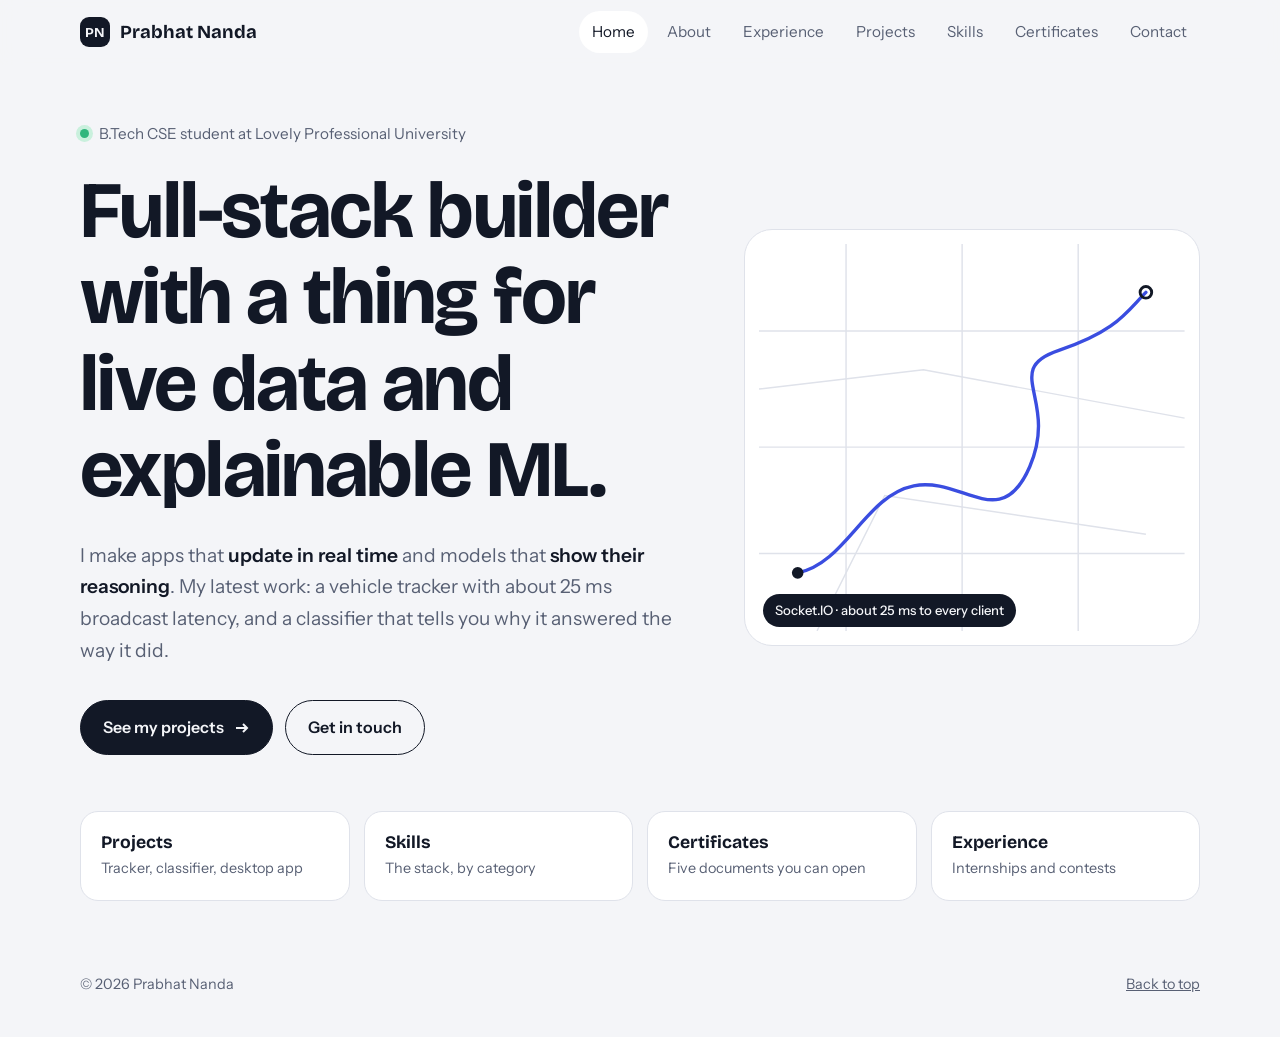
==== index.html.html @ dcffacdd "Add files via upload" ====
<!DOCTYPE html>
<html lang="en">
<head>
<meta charset="utf-8">
<meta name="viewport" content="width=device-width, initial-scale=1, viewport-fit=cover">
<title>Prabhat Nanda | Full-stack developer</title>
<meta name="description" content="Prabhat Nanda is a B.Tech CSE student building real-time full-stack apps and explainable ML tools. Projects, skills and contact.">
<meta property="og:title" content="Prabhat Nanda | Full-stack developer">
<meta property="og:description" content="Real-time web apps, explainable ML and Java desktop software.">
<link rel="preconnect" href="https://fonts.googleapis.com">
<link rel="preconnect" href="https://fonts.gstatic.com" crossorigin>
<link href="https://fonts.googleapis.com/css2?family=Bricolage+Grotesque:opsz,wght@12..96,500;12..96,700&family=Instrument+Sans:wght@400;500;600&display=swap" rel="stylesheet">
<style>
:root{--bg:#f4f5f8;--panel:#fff;--ink:#121826;--mute:#586074;--line:#dfe2ea;--acc:#3a4de0;--acc2:#c9f0dd;--dark:#151b2e;--darkink:#eef0f7;
--d:"Bricolage Grotesque","Trebuchet MS",sans-serif;--b:"Instrument Sans","Segoe UI",system-ui,sans-serif;box-sizing:border-box;padding-top:env(safe-area-inset-top,0px);padding-bottom:env(safe-area-inset-bottom,0px)}
@media(prefers-color-scheme:dark){:root:not([data-theme="light"]){--bg:#10141f;--panel:#171d2d;--ink:#eef0f7;--mute:#9ba3b8;--line:#272f45;--acc:#8d9bff;--acc2:#1f4a3a;--dark:#0b0f1a}}
:root[data-theme="dark"]{--bg:#10141f;--panel:#171d2d;--ink:#eef0f7;--mute:#9ba3b8;--line:#272f45;--acc:#8d9bff;--acc2:#1f4a3a;--dark:#0b0f1a}
html{height:100%;scroll-behavior:smooth;scroll-padding-top:calc(72px + env(safe-area-inset-top,0px))}
*,*:before,*:after{box-sizing:border-box}
body{margin:0;min-height:100%;background:var(--bg);color:var(--ink);font:400 17px/1.65 var(--b);-webkit-font-smoothing:antialiased}
a{color:inherit}
:focus-visible{outline:3px solid var(--acc);outline-offset:3px;border-radius:6px}
.wrap{width:min(1120px,100% - 40px);margin:0 auto}
h1,h2,h3{font-family:var(--d);line-height:1.08;margin:0;letter-spacing:-.02em}
h2{font-size:clamp(1.9rem,4.5vw,3rem);max-width:18ch}
p{margin:0}
section{padding:96px 0}
.skip{position:absolute;left:-999px}.skip:focus{left:12px;top:12px;background:var(--ink);color:var(--bg);padding:8px 14px;z-index:99;border-radius:8px}
/* nav */
header{position:sticky;top:0;z-index:20;padding-top:env(safe-area-inset-top,0px);background:color-mix(in srgb,var(--bg) 88%,transparent);backdrop-filter:blur(10px);border-bottom:1px solid transparent;transition:border-color .3s}
header.on{border-color:var(--line)}
nav{display:flex;align-items:center;justify-content:space-between;height:64px}
.logo{font:700 1.15rem var(--d);text-decoration:none;display:flex;gap:10px;align-items:center}
.logo i{width:30px;height:30px;border-radius:9px;background:var(--ink);color:var(--bg);display:grid;place-items:center;font:700 .85rem var(--d);font-style:normal;transition:transform .4s}
.logo:hover i{transform:rotate(-8deg) scale(1.06)}
nav ul{display:flex;gap:6px;list-style:none;margin:0;padding:0}
nav ul a{display:block;padding:8px 13px;border-radius:99px;text-decoration:none;font-size:.95rem;color:var(--mute);transition:background .2s,color .2s}
nav ul a:hover,nav ul a.cur{background:var(--panel);color:var(--ink)}
.tg{display:none;background:none;border:1px solid var(--line);color:var(--ink);border-radius:10px;padding:8px 12px;font:inherit;cursor:pointer}
.bar{position:absolute;left:0;bottom:-1px;height:2px;background:var(--acc);width:0}
/* buttons */
.btn{display:inline-flex;gap:10px;align-items:center;padding:13px 22px;border-radius:99px;font-weight:600;text-decoration:none;border:1.5px solid var(--ink);background:var(--ink);color:var(--bg);cursor:pointer;font-family:inherit;font-size:1rem;transition:transform .25s,background .25s,color .25s}
.btn:hover{transform:translateY(-2px)}
.btn.g{background:transparent;color:var(--ink)}.btn.g:hover{background:var(--panel)}
.btn svg{transition:transform .25s}.btn:hover svg{transform:translateX(4px)}
/* hero */
.hero{padding:56px 0 72px}
.hg{display:grid;grid-template-columns:1.15fr .85fr;gap:48px;align-items:center}
.hero h1{font-size:clamp(2.5rem,7vw,5rem);max-width:13ch}
.hero .lead{font-size:1.2rem;color:var(--mute);max-width:46ch;margin:26px 0 34px}
.hero .lead b{color:var(--ink);font-weight:600}
.cta{display:flex;gap:12px;flex-wrap:wrap}
.who{display:flex;gap:10px;align-items:center;margin-bottom:22px;color:var(--mute);font-size:.95rem}
.who span{width:9px;height:9px;border-radius:50%;background:#2fb67c;box-shadow:0 0 0 4px var(--acc2)}
.map{background:var(--panel);border:1px solid var(--line);border-radius:28px;padding:14px;position:relative;overflow:hidden}
.map svg{display:block;width:100%;height:auto}
.map .r{fill:none;stroke:var(--acc);stroke-width:3.5;stroke-linecap:round;stroke-linejoin:round;stroke-dasharray:1;stroke-dashoffset:1;animation:dr 3.2s .4s cubic-bezier(.6,.1,.2,1) forwards}
@keyframes dr{to{stroke-dashoffset:0}}
.map .st{fill:none;stroke:var(--line);stroke-width:1.5}
.tag{position:absolute;left:18px;bottom:18px;background:var(--ink);color:var(--bg);font-size:.82rem;padding:6px 12px;border-radius:99px;font-weight:500}
/* about */
.ab{display:grid;grid-template-columns:.8fr 1.2fr;gap:56px}
.ab p{color:var(--mute);margin-bottom:18px;max-width:60ch}.ab p b{color:var(--ink);font-weight:600}
.facts{display:grid;grid-template-columns:repeat(3,1fr);gap:12px;margin-top:30px}
.facts div{border-top:2px solid var(--ink);padding-top:10px;font-size:.92rem;color:var(--mute)}
.facts strong{display:block;font:700 1.7rem var(--d);color:var(--ink)}
/* projects */
.pj{display:grid;grid-template-columns:1fr 1fr;gap:40px;padding:40px 0;border-top:1px solid var(--line);align-items:center}
.pj:last-child{border-bottom:1px solid var(--line)}
.pj:nth-child(even) .vis{order:2}
.vis{background:var(--panel);border:1px solid var(--line);border-radius:22px;aspect-ratio:4/3;display:grid;place-items:center;padding:26px;overflow:hidden;transition:transform .5s cubic-bezier(.2,.7,.2,1)}
.pj:hover .vis{transform:rotate(-1deg) scale(1.015)}
.pj h3{font-size:clamp(1.5rem,3vw,2.1rem);margin-bottom:6px}
.when{color:var(--mute);font-size:.92rem;margin-bottom:14px}
.pj p.d{color:var(--mute);max-width:52ch}
.pts{list-style:none;padding:0;margin:18px 0;display:grid;gap:10px}
.pts li{padding-left:22px;position:relative;font-size:.98rem}
.pts li:before{content:"";position:absolute;left:0;top:.62em;width:10px;height:2px;background:var(--acc)}
.chips{display:flex;flex-wrap:wrap;gap:8px;margin-top:16px}
.chips span{font-size:.85rem;padding:4px 12px;border-radius:99px;background:var(--panel);border:1px solid var(--line)}
.lk{display:inline-block;margin-top:18px;font-weight:600;text-decoration:none;border-bottom:2px solid var(--acc);transition:padding .2s}
.lk:hover{padding-right:6px}
/* mini visuals */
.bars{display:flex;align-items:flex-end;gap:14px;height:150px;width:80%}
.bars i{flex:1;background:var(--acc);border-radius:8px 8px 3px 3px;height:var(--h);transform-origin:bottom;transform:scaleY(.15);transition:transform 1s cubic-bezier(.2,.7,.2,1) calc(var(--i)*90ms)}
.bars i:nth-child(1){opacity:1}.bars i:nth-child(2){opacity:.45}.bars i:nth-child(3){opacity:.3}.bars i:nth-child(4){opacity:.2}.bars i:nth-child(5){opacity:.12}
.in .bars i{transform:scaleY(1)}
.cap{font-size:.82rem;color:var(--mute);margin-top:14px;text-align:center}
.rows{width:86%;display:grid;gap:12px}
.rows div{display:flex;justify-content:space-between;align-items:center;padding:12px 16px;border:1px solid var(--line);border-radius:12px;font-size:.92rem;background:var(--bg)}
.rows div:first-child{border-color:var(--acc)}
.rows em{font-style:normal;color:var(--mute);font-size:.82rem}
.rows .ok{width:10px;height:10px;border-radius:50%;background:#2fb67c}
.mp svg{width:100%}
.mp .r2{fill:none;stroke:var(--acc);stroke-width:4;stroke-linecap:round;stroke-dasharray:1;stroke-dashoffset:1;transition:stroke-dashoffset 2s ease}
.in .r2{stroke-dashoffset:0}
/* skills */
.sk{display:grid;grid-template-columns:repeat(auto-fit,minmax(240px,1fr));gap:16px;margin-top:40px}
.sk div{background:var(--panel);border:1px solid var(--line);border-radius:20px;padding:26px;transition:transform .3s,border-color .3s}
.sk div:hover{transform:translateY(-4px);border-color:var(--acc)}
.sk h3{font-size:1.2rem;margin-bottom:4px}.sk p{color:var(--mute);font-size:.92rem;margin-bottom:16px}
.sk ul{list-style:none;padding:0;margin:0;display:flex;flex-wrap:wrap;gap:8px}
.sk li{padding:4px 12px;background:var(--bg);border-radius:99px;font-size:.9rem;font-weight:500}
/* journey */
.two{display:grid;grid-template-columns:1fr 1fr;gap:56px;margin-top:40px}
.tl{border-left:2px solid var(--line);padding-left:26px;display:grid;gap:30px}
.tl article{position:relative}
.tl article:before{content:"";position:absolute;left:-33px;top:.55em;width:12px;height:12px;border-radius:50%;background:var(--bg);border:3px solid var(--acc)}
.tl h3{font-size:1.2rem}.tl .m{color:var(--mute);font-size:.92rem;margin:2px 0 8px}.tl p{font-size:.98rem;color:var(--mute)}
.list{list-style:none;padding:0;margin:0}
.list li{display:flex;justify-content:space-between;gap:16px;padding:15px 0;border-bottom:1px solid var(--line)}
.list span{color:var(--mute);font-size:.9rem;white-space:nowrap}
.sub{font:700 1.3rem var(--d);margin:0 0 6px}
/* contact */
.ct{background:var(--dark);color:var(--darkink);border-radius:32px;padding:clamp(34px,6vw,72px);margin-bottom:56px}
.ct h2{max-width:14ch}.ct p{color:#aab2c8;margin:20px 0 30px;max-width:46ch}
.ct .btn{background:var(--darkink);color:var(--dark);border-color:var(--darkink)}
.ct .btn.g{background:transparent;color:var(--darkink);border-color:#4a5372}.ct .btn.g:hover{background:#232b45}
footer{padding:0 0 40px;color:var(--mute);font-size:.9rem}
footer .wrap{display:flex;justify-content:space-between;flex-wrap:wrap;gap:10px}
/* reveal: only the hero text and project visuals animate in */
.rv{opacity:0;transform:translateY(18px);transition:opacity .8s,transform .8s cubic-bezier(.2,.7,.2,1)}
.rv.in{opacity:1;transform:none}
.hero .rv:nth-child(2){transition-delay:.12s}.hero .rv:nth-child(3){transition-delay:.24s}
@media(max-width:860px){
section{padding:68px 0}
.hg,.ab,.two,.pj{grid-template-columns:1fr;gap:30px}
.pj:nth-child(even) .vis{order:0}
.tg{display:block}
nav ul{display:none;position:absolute;top:64px;left:0;right:0;flex-direction:column;background:var(--bg);padding:10px 20px 18px;border-bottom:1px solid var(--line)}
nav ul.open{display:flex}
}
@media(prefers-reduced-motion:reduce){*{animation:none!important;transition:none!important;scroll-behavior:auto!important}.rv{opacity:1;transform:none}.map .r{stroke-dashoffset:0}.bars i{transform:none}.mp .r2{stroke-dashoffset:0}}

main>section[hidden]{display:none}
.pg{animation:pg .55s cubic-bezier(.2,.7,.2,1)}
@keyframes pg{from{opacity:0;transform:translateY(16px)}to{opacity:1;transform:none}}
.intro{color:var(--mute);margin-top:14px;max-width:56ch}
.qk{display:grid;grid-template-columns:repeat(4,1fr);gap:14px;margin-top:56px}
.qk a{background:var(--panel);border:1px solid var(--line);border-radius:18px;padding:20px;text-decoration:none;display:grid;gap:4px;transition:transform .3s,border-color .3s}
.qk a:hover{transform:translateY(-4px);border-color:var(--acc)}
.qk b{font:700 1.1rem var(--d)}.qk span{color:var(--mute);font-size:.9rem}
.edu{margin-top:34px;padding:20px 22px;background:var(--panel);border:1px solid var(--line);border-radius:18px;color:var(--mute);max-width:60ch}.edu b{color:var(--ink)}
.soft{color:var(--mute);margin-top:30px}
.skc{margin-top:38px}.skc h3{font-size:1.15rem;margin-bottom:14px}
.tiles{display:grid;grid-template-columns:repeat(auto-fill,minmax(150px,1fr));gap:12px}
.tile{display:flex;align-items:center;gap:12px;background:var(--panel);border:1px solid var(--line);border-radius:16px;padding:12px 14px;font-weight:500;transition:transform .3s cubic-bezier(.2,.7,.2,1),border-color .3s,box-shadow .3s}
.tile:hover{transform:translateY(-4px);border-color:var(--c);box-shadow:0 10px 24px -14px var(--c)}
.ic{width:40px;height:40px;border-radius:11px;display:grid;place-items:center;flex:none;background:color-mix(in srgb,var(--c) 15%,var(--panel));color:var(--c);font:700 .92rem var(--d);transition:transform .4s}
.tile:hover .ic{transform:rotate(-8deg) scale(1.1)}
.ic svg{width:24px;height:24px}
.chips span[style]:before{content:"";display:inline-block;width:8px;height:8px;border-radius:50%;background:var(--c);margin-right:7px}
.flt{display:flex;gap:8px;flex-wrap:wrap;margin:26px 0}
.flt button{font:inherit;font-size:.92rem;padding:7px 16px;border-radius:99px;border:1px solid var(--line);background:var(--panel);color:var(--ink);cursor:pointer;transition:background .2s,color .2s}
.flt button.on,.flt button:hover{background:var(--ink);color:var(--bg)}
.cg{columns:3;column-gap:20px}
.cd{break-inside:avoid;margin:0 0 20px;display:block;width:100%;text-align:left;font:inherit;color:inherit;background:var(--panel);border:1px solid var(--line);border-radius:18px;padding:10px 10px 16px;cursor:pointer;transition:transform .35s cubic-bezier(.2,.7,.2,1),box-shadow .35s,border-color .35s}
.cd:hover{transform:translateY(-6px);box-shadow:0 18px 34px -20px rgba(20,30,60,.5);border-color:var(--acc)}
.cd .im{position:relative;border-radius:10px;overflow:hidden;background:#fff}
.cd img{display:block;width:100%;height:auto}
.cd .im:after{content:"View larger";position:absolute;inset:auto 0 0 0;padding:26px 14px 10px;background:linear-gradient(transparent,rgba(12,16,32,.78));color:#fff;font-size:.88rem;font-weight:600;opacity:0;transform:translateY(8px);transition:.3s}
.cd:hover .im:after,.cd:focus-visible .im:after{opacity:1;transform:none}
.cd h3{font-size:1.05rem;margin:14px 6px 4px;line-height:1.25}.cd p{margin:0 6px;color:var(--mute);font-size:.9rem}
.cd .dt{color:var(--acc);font-weight:600;margin-top:4px}
dialog{border:0;border-radius:22px;padding:0;width:min(1000px,94vw);max-height:92vh;background:var(--panel);color:var(--ink);overflow:auto}
dialog::backdrop{background:rgba(10,14,28,.7);backdrop-filter:blur(4px)}
dialog[open]{animation:pg .35s}
dialog img{display:block;width:100%;height:auto;background:#fff}
.lbm{padding:20px 26px 24px}.lbm h3{font-size:1.3rem}.lbm p{color:var(--mute);margin-top:4px;font-size:.95rem}
.lbx{position:absolute;top:12px;right:12px;width:40px;height:40px;border-radius:50%;border:0;background:var(--ink);color:var(--bg);font-size:1.3rem;cursor:pointer}
@media(max-width:980px){.tg{display:block}nav ul{display:none;position:absolute;top:64px;left:0;right:0;flex-direction:column;background:var(--bg);padding:10px 20px 18px;border-bottom:1px solid var(--line)}nav ul.open{display:flex}.qk{grid-template-columns:1fr 1fr}.cg{columns:2}}
@media(max-width:560px){.cg{columns:1}.qk{grid-template-columns:1fr}}
@media(prefers-reduced-motion:reduce){.pg{animation:none!important}}
</style>
</head>
<body>
<a class="skip" href="#main">Skip to content</a>
<header id="top">
<div class="wrap"><nav aria-label="Primary">
<a class="logo" href="#/"><i>PN</i>Prabhat Nanda</a>
<button class="tg" aria-expanded="false" aria-controls="menu">Menu</button>
<ul id="menu"><li><a href="#/" data-r="">Home</a></li><li><a href="#/about" data-r="about">About</a></li><li><a href="#/experience" data-r="experience">Experience</a></li><li><a href="#/projects" data-r="projects">Projects</a></li><li><a href="#/skills" data-r="skills">Skills</a></li><li><a href="#/certificates" data-r="certificates">Certificates</a></li><li><a href="#/contact" data-r="contact">Contact</a></li></ul>
</nav></div><div class="bar" id="bar"></div>
</header>

<main id="main">
<section class="hero" id="hero"><div class="wrap hg">
<div>
<p class="who rv"><span></span>B.Tech CSE student at Lovely Professional University</p>
<h1 class="rv">Full-stack builder with a thing for live data and explainable ML.</h1>
<p class="lead rv">I make apps that <b>update in real time</b> and models that <b>show their reasoning</b>. My latest work: a vehicle tracker with about 25 ms broadcast latency, and a classifier that tells you why it answered the way it did.</p>
<div class="cta rv"><a class="btn" href="#/projects">See my projects <svg width="16" height="16" viewBox="0 0 16 16" fill="none" stroke="currentColor" stroke-width="2"><path d="M2 8h11M9 4l4 4-4 4"/></svg></a><a class="btn g" href="#/contact">Get in touch</a></div>
</div>
<div class="map rv" role="img" aria-label="Animated route being traced on a map, like a vehicle tracker">
<svg viewBox="0 0 440 400" aria-hidden="true">
<path class="st" d="M0 90H440M0 210H440M0 320H440M90 0V400M210 0V400M330 0V400"/>
<path class="st" d="M0 150L170 130 440 180M60 400L130 260 400 300" />
<path id="rt" class="r" pathLength="1" d="M40 340C90 330 110 260 160 250S250 300 280 230 250 130 310 110 380 70 400 50"/>
<circle r="9" fill="var(--acc)" id="dot" opacity="0"><animate attributeName="opacity" from="0" to="1" begin="3.6s" dur=".3s" fill="freeze"/><animateMotion dur="7s" begin="3.6s" repeatCount="indefinite"><mpath href="#rt"/></animateMotion></circle>
<circle cx="40" cy="340" r="6" fill="var(--ink)"/><circle cx="400" cy="50" r="6" fill="none" stroke="var(--ink)" stroke-width="3"/>
</svg>
<span class="tag">Socket.IO · about 25 ms to every client</span>
</div>
</div><div class="wrap qk"><a href="#/projects"><b>Projects</b><span>Tracker, classifier, desktop app</span></a><a href="#/skills"><b>Skills</b><span>The stack, by category</span></a><a href="#/certificates"><b>Certificates</b><span>Five documents you can open</span></a><a href="#/experience"><b>Experience</b><span>Internships and contests</span></a></div></section>

<section id="work"><div class="wrap">
<h2>Three things I've built this year</h2>
<div style="margin-top:40px">

<article class="pj">
<div class="vis mp rv" aria-hidden="true"><svg viewBox="0 0 300 220"><path d="M0 70H300M0 150H300M100 0V220M200 0V220" stroke="var(--line)" fill="none"/><path class="r2" pathLength="1" d="M30 180C70 170 80 120 120 115S190 150 210 100 190 50 270 35"/><circle cx="30" cy="180" r="6" fill="var(--ink)"/><circle cx="270" cy="35" r="7" fill="var(--acc)"/></svg></div>
<div>
<h3>Real-time Vehicle Tracking System</h3><p class="when">Live · July 2026</p>
<p class="d">A browser-based tracker that follows a vehicle on a map without anyone refreshing the page, and lets you replay where it has been.</p>
<ul class="pts"><li>Uses the browser's GPS and Socket.IO to push positions to every connected client in roughly 25 ms.</li><li>Stores location history in PostgreSQL through Prisma, then plays routes back on Leaflet.js.</li><li>Protects API routes with JWT authentication; the frontend is responsive for phones and desktops.</li></ul>
<div class="chips"><span>Node.js</span><span>Socket.IO</span><span>PostgreSQL</span><span>Prisma</span><span>Leaflet.js</span><span>JWT</span></div>
<a class="lk" href="https://github.com/Prabhat-web1">Code on GitHub</a>
</div></article>

<article class="pj">
<div class="vis rv" aria-hidden="true"><div><div class="bars"><i style="--h:100%;--i:0"></i><i style="--h:64%;--i:1"></i><i style="--h:44%;--i:2"></i><i style="--h:30%;--i:3"></i><i style="--h:18%;--i:4"></i></div><p class="cap">Class probabilities across five categories</p></div></div>
<div>
<h3>AI Paranormal Investigation Bot</h3><p class="when">Live · July 2026</p>
<p class="d">A text classifier for paranormal narratives that is built to be questioned: every prediction comes with its evidence.</p>
<ul class="pts"><li>Sorts narratives into five categories with TF-IDF and SGDClassifier, at about 65% overall accuracy.</li><li>Returns class probabilities, a confidence score and the keywords that drove the call.</li><li>Llama 3.1 (via Groq) only rewrites the output in plain language. The classification stays deterministic, so the explanation can't invent facts.</li></ul>
<div class="chips"><span>Python</span><span>Scikit-learn</span><span>TF-IDF</span><span>Llama 3.1</span><span>Groq API</span></div>
<a class="lk" href="https://github.com/Prabhat-web1">Code on GitHub</a>
</div></article>

<article class="pj">
<div class="vis rv" aria-hidden="true"><div class="rows"><div><b>Sign in</b><span class="ok"></span></div><div>Java <em>validated</em></div><div>Data Structures <em>saved</em></div><div>Collections <em>restored</em></div></div></div>
<div>
<h3>Skill Progress Tracker</h3><p class="when">May 2026 · Java summer training project</p>
<p class="d">A desktop app for logging what you're learning, written to stay reliable when input or files go wrong.</p>
<ul class="pts"><li>Login gateway and reusable validation so only valid skill records get in.</li><li>Saves with BufferedReader and BufferedWriter, restores on next launch and copes with corrupted records.</li><li>Exception handling and utility functions that turn bad input into clear messages, not crashes.</li></ul>
<div class="chips"><span>Java Swing</span><span>AWT</span><span>Data Structures</span><span>File I/O</span></div>
<a class="lk" href="https://github.com/Prabhat-web1">Code on GitHub</a>
</div></article>
</div></div></section>

<section id="about"><div class="wrap ab">
<h2>Learning by shipping</h2>
<div>
<p>I'm in my third year of B.Tech Computer Science at Lovely Professional University. I learn fastest when something has to <b>actually run</b>, which is why most of my work is deployed rather than left as notebooks.</p>
<p>Two threads run through it. One is <b>real-time web</b>: sockets, maps, databases and secured APIs. The other is <b>ML you can trust</b>: models that show probabilities and evidence, with language models used only to explain, never to guess.</p>
<p>Core Java and data structures are the base under both. I'm looking for internships and entry-level roles where I can keep building and learn from a team.</p>
<div class="facts"><div><strong>3</strong>projects shipped in 2026</div><div><strong>4</strong>languages: C++, Python, C, Java</div><div><strong>Top 10</strong>Hack AI Season 2 finalist</div></div><div class="edu"><b>Education</b><p style="margin:6px 0 0">B.Tech, Computer Science and Engineering at Lovely Professional University, Phagwara. August 2024 to present.</p></div>
</div></div></section>

<section id="stack"><div class="wrap"><h2>What I work with</h2><p class="intro">Everything here comes from projects I have built or training I have finished.</p><div id="skg"></div><p class="soft">Beyond code: problem-solving, leadership, adaptability and teamwork.</p></div></section>

<section id="experience"><div class="wrap"><h2>Internships, training and contests</h2>
<div class="two"><div><p class="sub">Experience</p><div class="tl" style="margin-top:22px">
<article><h3>Java Summer Internship</h3><p class="m">Lovely Professional University · Jun to Jul 2026</p><p>Mastering Data Structures in Java: classes, encapsulation, exception handling, ArrayList, HashMap, Stack, searching and Comparator-based sorting. It ended with a full Swing desktop app (the Skill Progress Tracker) and a Certificate of Merit with Grade A.</p></article>
<article><h3>CSR Project Intern, CyberSmart Awareness</h3><p class="m">WNS Cares Foundation · Jul to Aug 2025</p><p>A CSR internship with the WNS Cares Foundation team. The certificate lists presentation and tutoring skills, community outreach, networking and relationship management.</p></article>
</div></div>
<div><p class="sub">Contests and achievements</p><ul class="list"><li>Top 10 finalist, Hack AI Season 2 (Student Career Committee)<span></span></li><li>18-hour Code-A-Fest X 2.0 coding competition<span></span></li><li>Break the Bug debugging competition by Infineon<span></span></li></ul>
<p class="sub" style="margin-top:34px">Education</p><ul class="list"><li>B.Tech, Computer Science and Engineering, Lovely Professional University<span>2024 to now</span></li></ul></div></div></div></section>

<section id="certs"><div class="wrap"><h2>Certificates</h2><p class="intro">Tap any certificate to read it in full.</p>
<div class="flt" role="group" aria-label="Filter certificates"><button class="on" data-f="all">All</button><button data-f="course">Courses</button><button data-f="intern">Internship</button><button data-f="contest">Contests</button></div>
<div id="cg" class="cg"></div>
<p class="soft" style="margin-top:36px"><b>Also on my CV:</b> Claude Code 101 badge (Aug 2026), Infosys Springboard (Aug 2025), Top 10 at Hack AI Season 2, and Code-A-Fest X 2.0. Their files are not on the site yet.</p></div></section>

<section id="contact" style="padding-top:20px"><div class="wrap"><div class="ct">
<h2>Have an internship or project in mind?</h2>
<p>I reply to email fastest. If you'd like to see code first, my GitHub has all of the work above.</p>
<div class="cta"><a class="btn" id="mail" href="mailto:prabhatknanda.1234@gmail.com">prabhatknanda.1234@gmail.com</a><button class="btn g" id="copy" type="button">Copy email</button><a class="btn g" href="https://github.com/Prabhat-web1">GitHub</a><a class="btn g" href="http://www.linkedin.com/in/prabhat-nanda-xy">LinkedIn</a></div>
<p style="margin:22px 0 0;font-size:.95rem">Phone: <a href="tel:+919279151804">+91 92791 51804</a></p>
</div></div></section>
</main>
<footer><div class="wrap"><span>© 2026 Prabhat Nanda</span><a href="#top">Back to top</a></div></footer>

<dialog id="lb" aria-label="Certificate preview"><button class="lbx" aria-label="Close preview">×</button><img alt=""><div class="lbm"><h3></h3><p class="o"></p><p class="n"></p></div></dialog>
<script>
(function(){
var IM={"oracle": "[data-uri]", "infosys": "[data-uri]", "java": "[data-uri]", "wns": "[data-uri]", "bug": "[data-uri]"};
IM.oracle2="[data-uri]";
var ICO={"C++": "<svg viewBox=\"0 0 24 24\" fill=\"currentColor\"><path d=\"M22.394 6c-.167-.29-.398-.543-.652-.69L12.926.22c-.509-.294-1.34-.294-1.848 0L2.26 5.31c-.508.293-.923 1.013-.923 1.6v10.18c0 .294.104.62.271.91s.398.543.652.69l8.816 5.09c.508.293 1.34.293 1.848 0l8.816-5.09c.254-.147.485-.4.652-.69s.27-.616.27-.91V6.91c.003-.294-.1-.62-.268-.91M12 19.11c-3.92 0-7.109-3.19-7.109-7.11s3.19-7.11 7.11-7.11a7.13 7.13 0 0 1 6.156 3.553l-3.076 1.78a3.57 3.57 0 0 0-3.08-1.78A3.56 3.56 0 0 0 8.444 12 3.56 3.56 0 0 0 12 15.555a3.57 3.57 0 0 0 3.08-1.778l3.078 1.78A7.14 7.14 0 0 1 12 19.11m7.11-6.715h-.79v.79h-.79v-.79h-.79v-.79h.79v-.79h.79v.79h.79zm2.962 0h-.79v.79h-.79v-.79h-.79v-.79h.79v-.79h.79v.79h.79z\"/></svg>", "Python": "<svg viewBox=\"0 0 24 24\" fill=\"currentColor\"><path d=\"m14.25.18.9.2.73.26.59.3.45.32.34.34.25.34.16.33.1.3.04.26.02.2-.01.13V8.5l-.05.63-.13.55-.21.46-.26.38-.3.31-.33.25-.35.19-.35.14-.33.1-.3.07-.26.04-.21.02H8.77l-.69.05-.59.14-.5.22-.41.27-.33.32-.27.35-.2.36-.15.37-.1.35-.07.32-.04.27-.02.21v3.06H3.17l-.21-.03-.28-.07-.32-.12-.35-.18-.36-.26-.36-.36-.35-.46-.32-.59-.28-.73-.21-.88-.14-1.05-.05-1.23.06-1.22.16-1.04.24-.87.32-.71.36-.57.4-.44.42-.33.42-.24.4-.16.36-.1.32-.05.24-.01h.16l.06.01h8.16v-.83H6.18l-.01-2.75-.02-.37.05-.34.11-.31.17-.28.25-.26.31-.23.38-.2.44-.18.51-.15.58-.12.64-.1.71-.06.77-.04.84-.02 1.27.05zm-6.3 1.98-.23.33-.08.41.08.41.23.34.33.22.41.09.41-.09.33-.22.23-.34.08-.41-.08-.41-.23-.33-.33-.22-.41-.09-.41.09zm13.09 3.95.28.06.32.12.35.18.36.27.36.35.35.47.32.59.28.73.21.88.14 1.04.05 1.23-.06 1.23-.16 1.04-.24.86-.32.71-.36.57-.4.45-.42.33-.42.24-.4.16-.36.09-.32.05-.24.02-.16-.01h-8.22v.82h5.84l.01 2.76.02.36-.05.34-.11.31-.17.29-.25.25-.31.24-.38.2-.44.17-.51.15-.58.13-.64.09-.71.07-.77.04-.84.01-1.27-.04-1.07-.14-.9-.2-.73-.25-.59-.3-.45-.33-.34-.34-.25-.34-.16-.33-.1-.3-.04-.25-.02-.2.01-.13v-5.34l.05-.64.13-.54.21-.46.26-.38.3-.32.33-.24.35-.2.35-.14.33-.1.3-.06.26-.04.21-.02.13-.01h5.84l.69-.05.59-.14.5-.21.41-.28.33-.32.27-.35.2-.36.15-.36.1-.35.07-.32.04-.28.02-.21V6.07h2.09l.14.01zm-6.47 14.25-.23.33-.08.41.08.41.23.33.33.23.41.08.41-.08.33-.23.23-.33.08-.41-.08-.41-.23-.33-.33-.23-.41-.08-.41.08z\"/></svg>", "C": "<svg viewBox=\"0 0 24 24\" fill=\"currentColor\"><path d=\"M16.592 9.196s-.354-3.298-3.627-3.39c-3.274-.09-4.955 2.474-4.955 6.14s1.858 6.597 5.045 6.597c3.184 0 3.538-3.665 3.538-3.665l6.104.365s.36 3.31-2.196 5.836c-2.552 2.524-5.69 2.937-7.876 2.92-2.19-.016-5.226.035-8.16-2.97-2.938-3.01-3.436-5.93-3.436-8.8s.556-6.67 4.047-9.55C7.444.72 9.849 0 12.254 0c10.042 0 10.717 9.26 10.717 9.26z\"/></svg>", "HTML5": "<svg viewBox=\"0 0 24 24\" fill=\"currentColor\"><path d=\"M1.5 0h21l-1.91 21.563L11.977 24l-8.564-2.438zm7.031 9.75-.232-2.718 10.059.003.23-2.622L5.412 4.41l.698 8.01h9.126l-.326 3.426-2.91.804-2.955-.81-.188-2.11H6.248l.33 4.171L12 19.351l5.379-1.443.744-8.157z\"/></svg>", "React.js": "<svg viewBox=\"0 0 24 24\" fill=\"currentColor\"><path d=\"M14.23 12.004a2.236 2.236 0 0 1-2.235 2.236 2.236 2.236 0 0 1-2.236-2.236 2.236 2.236 0 0 1 2.235-2.236 2.236 2.236 0 0 1 2.236 2.236m2.648-10.69c-1.346 0-3.107.96-4.888 2.622-1.78-1.653-3.542-2.602-4.887-2.602-.41 0-.783.093-1.106.278-1.375.793-1.683 3.264-.973 6.365C1.98 8.917 0 10.42 0 12.004c0 1.59 1.99 3.097 5.043 4.03-.704 3.113-.39 5.588.988 6.38.32.187.69.275 1.102.275 1.345 0 3.107-.96 4.888-2.624 1.78 1.654 3.542 2.603 4.887 2.603.41 0 .783-.09 1.106-.275 1.374-.792 1.683-3.263.973-6.365C22.02 15.096 24 13.59 24 12.004c0-1.59-1.99-3.097-5.043-4.032.704-3.11.39-5.587-.988-6.38a2.17 2.17 0 0 0-1.092-.278zm-.005 1.09v.006c.225 0 .406.044.558.127.666.382.955 1.835.73 3.704-.054.46-.142.945-.25 1.44a23.5 23.5 0 0 0-3.107-.534A24 24 0 0 0 12.769 4.7c1.592-1.48 3.087-2.292 4.105-2.295zm-9.77.02c1.012 0 2.514.808 4.11 2.28-.686.72-1.37 1.537-2.02 2.442a23 23 0 0 0-3.113.538 15 15 0 0 1-.254-1.42c-.23-1.868.054-3.32.714-3.707.19-.09.4-.127.563-.132zm4.882 3.05q.684.704 1.36 1.564c-.44-.02-.89-.034-1.345-.034q-.691-.001-1.36.034c.44-.572.895-1.096 1.345-1.565zM12 8.1c.74 0 1.477.034 2.202.093q.61.874 1.183 1.86.557.961 1.018 1.946c-.308.655-.646 1.31-1.013 1.95-.38.66-.773 1.288-1.18 1.87a25.6 25.6 0 0 1-4.412.005 27 27 0 0 1-1.183-1.86q-.557-.961-1.018-1.946a25 25 0 0 1 1.013-1.954c.38-.66.773-1.286 1.18-1.868A25 25 0 0 1 12 8.098zm-3.635.254c-.24.377-.48.763-.704 1.16q-.336.585-.635 1.174c-.265-.656-.49-1.31-.676-1.947.64-.15 1.315-.283 2.015-.386zm7.26 0q1.044.153 2.006.387c-.18.632-.405 1.282-.66 1.933a25.952 25.952 0 0 0-1.345-2.32zm3.063.675q.727.226 1.375.498c1.732.74 2.852 1.708 2.852 2.476-.005.768-1.125 1.74-2.857 2.475-.42.18-.88.342-1.355.493a24 24 0 0 0-1.1-2.98c.45-1.017.81-2.01 1.085-2.964zm-13.395.004c.278.96.645 1.957 1.1 2.98a23 23 0 0 0-1.086 2.964c-.484-.15-.944-.318-1.37-.5-1.732-.737-2.852-1.706-2.852-2.474s1.12-1.742 2.852-2.476c.42-.18.88-.342 1.356-.494m11.678 4.28c.265.657.49 1.312.676 1.948-.64.157-1.316.29-2.016.39a26 26 0 0 0 1.341-2.338zm-9.945.02c.2.392.41.783.64 1.175q.345.586.705 1.143a22 22 0 0 1-2.006-.386c.18-.63.406-1.282.66-1.933zM17.92 16.32c.112.493.2.968.254 1.423.23 1.868-.054 3.32-.714 3.708-.147.09-.338.128-.563.128-1.012 0-2.514-.807-4.11-2.28.686-.72 1.37-1.536 2.02-2.44 1.107-.118 2.154-.3 3.113-.54zm-11.83.01c.96.234 2.006.415 3.107.532.66.905 1.345 1.727 2.035 2.446-1.595 1.483-3.092 2.295-4.11 2.295a1.2 1.2 0 0 1-.553-.132c-.666-.38-.955-1.834-.73-3.703.054-.46.142-.944.25-1.438zm4.56.64q.661.032 1.345.034.691.001 1.36-.034c-.44.572-.895 1.095-1.345 1.565q-.684-.706-1.36-1.565\"/></svg>", "Next.js": "<svg viewBox=\"0 0 24 24\" fill=\"currentColor\"><path d=\"M18.665 21.978A11.94 11.94 0 0 1 12 24C5.377 24 0 18.623 0 12S5.377 0 12 0s12 5.377 12 12c0 3.583-1.574 6.801-4.067 9.001L9.219 7.2H7.2v9.596h1.615V9.251zm-3.332-8.533 1.6 2.061V7.2h-1.6z\"/></svg>", "Tailwind CSS": "<svg viewBox=\"0 0 24 24\" fill=\"currentColor\"><path d=\"M12.001 4.8q-4.8 0-6 4.8 1.8-2.4 4.2-1.8c.913.228 1.565.89 2.288 1.624C13.666 10.618 15.027 12 18.001 12q4.8 0 6-4.8-1.8 2.4-4.2 1.8c-.913-.228-1.565-.89-2.288-1.624C16.337 6.182 14.976 4.8 12.001 4.8m-6 7.2q-4.8 0-6 4.8 1.8-2.4 4.2-1.8c.913.228 1.565.89 2.288 1.624 1.177 1.194 2.538 2.576 5.512 2.576q4.8 0 6-4.8-1.8 2.4-4.2 1.8c-.913-.228-1.565-.89-2.288-1.624C10.337 13.382 8.976 12 6.001 12\"/></svg>", "Leaflet.js": "<svg viewBox=\"0 0 24 24\" fill=\"currentColor\"><path d=\"M17.69 0c-.355.574-8.432 4.74-10.856 8.649-2.424 3.91-3.116 6.988-2.237 9.882s2.559 2.763 3.516 3.717c.958.954 2.257 2.113 4.332 1.645 2.717-.613 5.335-2.426 6.638-7.508s.448-9.533-.103-11.99A35 35 0 0 0 17.69 0m-.138.858-9.22 21.585-.574-.577Z\"/></svg>", "Node.js": "<svg viewBox=\"0 0 24 24\" fill=\"currentColor\"><path d=\"M11.998 24c-.321 0-.641-.084-.922-.247L8.14 22.016c-.438-.245-.224-.332-.08-.383.585-.203.703-.25 1.328-.604.065-.037.151-.023.218.017l2.256 1.339a.29.29 0 0 0 .272 0l8.795-5.076a.28.28 0 0 0 .134-.238V6.921a.28.28 0 0 0-.137-.242l-8.791-5.072a.28.28 0 0 0-.271 0L3.075 6.68a.28.28 0 0 0-.139.241v10.15a.27.27 0 0 0 .139.235l2.409 1.392c1.307.654 2.108-.116 2.108-.89V7.787c0-.142.114-.253.256-.253h1.115c.139 0 .255.112.255.253v10.021c0 1.745-.95 2.745-2.604 2.745-.508 0-.909 0-2.026-.551L2.28 18.675a1.86 1.86 0 0 1-.922-1.604V6.921c0-.659.353-1.275.922-1.603L11.075.236a1.93 1.93 0 0 1 1.848 0l8.794 5.082c.57.329.924.944.924 1.603v10.15a1.86 1.86 0 0 1-.924 1.604l-8.794 5.078c-.28.163-.599.247-.925.247m7.101-10.007c0-1.9-1.284-2.406-3.987-2.763-2.731-.361-3.009-.548-3.009-1.187 0-.528.235-1.233 2.258-1.233 1.807 0 2.473.389 2.747 1.607a.254.254 0 0 0 .247.199h1.141a.26.26 0 0 0 .186-.081.26.26 0 0 0 .067-.196c-.177-2.098-1.571-3.076-4.388-3.076-2.508 0-4.004 1.058-4.004 2.833 0 1.925 1.488 2.457 3.895 2.695 2.88.282 3.103.703 3.103 1.269 0 .983-.789 1.402-2.642 1.402-2.327 0-2.839-.584-3.011-1.742a.255.255 0 0 0-.253-.215h-1.137a.25.25 0 0 0-.254.253c0 1.482.806 3.248 4.655 3.248 2.788.001 4.386-1.096 4.386-3.013\"/></svg>", "Express.js": "<svg viewBox=\"0 0 24 24\" fill=\"currentColor\"><path d=\"M24 18.588a1.53 1.53 0 0 1-1.895-.72l-3.45-4.771-.5-.667-4.003 5.444a1.466 1.466 0 0 1-1.802.708l5.158-6.92-4.798-6.251a1.595 1.595 0 0 1 1.9.666l3.576 4.83 3.596-4.81a1.435 1.435 0 0 1 1.788-.668L21.708 7.9l-2.522 3.283a.666.666 0 0 0 0 .994l4.804 6.412zM.002 11.576l.42-2.075c1.154-4.103 5.858-5.81 9.094-3.27 1.895 1.489 2.368 3.597 2.275 5.973H1.116C.943 16.447 4.005 19.009 7.92 17.7a4.08 4.08 0 0 0 2.582-2.876c.207-.666.548-.78 1.174-.588a5.42 5.42 0 0 1-2.589 3.957 6.27 6.27 0 0 1-7.306-.933 6.58 6.58 0 0 1-1.64-3.858c0-.235-.08-.455-.134-.666A88 88 0 0 1 0 11.577zm1.127-.286h9.654c-.06-3.076-2.001-5.258-4.59-5.278-2.882-.04-4.944 2.094-5.071 5.264z\"/></svg>", "Socket.IO": "<svg viewBox=\"0 0 24 24\" fill=\"currentColor\"><path d=\"M11.936.014a12.2 12.2 0 0 0-2.975.378C4.281 1.555.568 5.794.091 10.602c-.59 4.548 1.709 9.285 5.644 11.634 3.861 2.418 9.093 2.32 12.874-.223 3.397-2.206 5.512-6.228 5.386-10.285-.058-4.016-2.31-7.916-5.76-9.98C16.355.589 14.144.006 11.937.015m-.063 1.696c4.945-.007 9.789 3.813 10.282 8.924.945 5.66-3.753 11.413-9.488 11.58-5.454.544-10.724-4.08-10.88-9.557-.406-4.434 2.517-8.834 6.698-10.3a9.1 9.1 0 0 1 3.388-.646zm5.091 3.225c-2.687 2.084-5.26 4.307-7.889 6.456 1.203.017 2.412.016 3.621.01 1.41-2.165 2.86-4.3 4.268-6.467m-5.665 7.653c-1.41 2.166-2.86 4.309-4.27 6.474 2.693-2.08 5.255-4.32 7.902-6.456a255 255 0 0 0-3.632-.018\"/></svg>", "JWT": "<svg viewBox=\"0 0 24 24\" fill=\"currentColor\"><path d=\"M10.2 0v6.456L12 8.928l1.8-2.472V0zm3.6 6.456v3.072l2.904-.96L20.52 3.36l-2.928-2.136zm2.904 2.112-1.8 2.496 2.928.936 6.144-1.992-1.128-3.432zM17.832 12l-2.928.936 1.8 2.496 6.144 1.992 1.128-3.432zm-1.128 3.432-2.904-.96v3.072l3.792 5.232 2.928-2.136zM13.8 17.544 12 15.072l-1.8 2.472V24h3.6zm-3.6 0v-3.072l-2.904.96L3.48 20.64l2.928 2.136zm-2.904-2.112 1.8-2.496L6.168 12 .024 13.992l1.128 3.432zM6.168 12l2.928-.936-1.8-2.496-6.144-1.992-1.128 3.432zm1.128-3.432 2.904.96V6.456L6.408 1.224 3.48 3.36Z\"/></svg>", "PostgreSQL": "<svg viewBox=\"0 0 24 24\" fill=\"currentColor\"><path d=\"M23.56 14.723a.5.5 0 0 0-.057-.12q-.21-.395-1.007-.231c-1.654.34-2.294.13-2.526-.02 1.342-2.048 2.445-4.522 3.041-6.83.272-1.05.798-3.523.122-4.73a1.6 1.6 0 0 0-.15-.236C21.693.91 19.8.025 17.51.001c-1.495-.016-2.77.346-3.116.479a10 10 0 0 0-.516-.082 8 8 0 0 0-1.312-.127c-1.182-.019-2.203.264-3.05.84C8.66.79 4.729-.534 2.296 1.19.935 2.153.309 3.873.43 6.304c.041.818.507 3.334 1.243 5.744q.69 2.26 1.433 3.582.83 1.493 1.714 1.79c.448.148 1.133.143 1.858-.729a56 56 0 0 1 1.945-2.206c.435.235.906.362 1.39.377v.004a11 11 0 0 0-.247.305c-.339.43-.41.52-1.5.745-.31.064-1.134.233-1.146.811a.6.6 0 0 0 .091.327c.227.423.922.61 1.015.633 1.335.333 2.505.092 3.372-.679-.017 2.231.077 4.418.345 5.088.221.553.762 1.904 2.47 1.904q.375.001.829-.094c1.782-.382 2.556-1.17 2.855-2.906.15-.87.402-2.875.539-4.101.017-.07.036-.12.057-.136 0 0 .07-.048.427.03l.044.007.254.022.015.001c.847.039 1.911-.142 2.531-.43.644-.3 1.806-1.033 1.595-1.67M2.37 11.876c-.744-2.435-1.178-4.885-1.212-5.571-.109-2.172.417-3.683 1.562-4.493 1.837-1.299 4.84-.54 6.108-.13l-.01.01C6.795 3.734 6.843 7.226 6.85 7.44c0 .082.006.199.016.36.034.586.1 1.68-.074 2.918-.16 1.15.194 2.276.973 3.089q.12.126.252.237c-.347.371-1.1 1.193-1.903 2.158-.568.682-.96.551-1.088.508-.392-.13-.813-.587-1.239-1.322-.48-.839-.963-2.032-1.415-3.512m6.007 5.088a1.6 1.6 0 0 1-.432-.178c.089-.039.237-.09.483-.14 1.284-.265 1.482-.451 1.915-1 .099-.127.211-.27.367-.443a.4.4 0 0 0 .074-.13c.17-.151.272-.11.436-.042.156.065.308.26.37.475.03.102.062.295-.045.445-.904 1.266-2.222 1.25-3.168 1.013m2.094-3.988-.052.14c-.133.357-.257.689-.334 1.004-.667-.002-1.317-.288-1.81-.803-.628-.655-.913-1.566-.783-2.5.183-1.308.116-2.447.08-3.059l-.013-.22c.296-.262 1.666-.996 2.643-.772.446.102.718.406.83.928.585 2.704.078 3.83-.33 4.736a9 9 0 0 0-.23.546m7.364 4.572q-.024.266-.062.596l-.146.438a.4.4 0 0 0-.018.108c-.006.475-.054.649-.115.87-.064.229-.135.488-.18 1.057-.11 1.414-.878 2.227-2.417 2.556-1.515.325-1.784-.496-2.02-1.221a7 7 0 0 0-.078-.227c-.215-.586-.19-1.412-.157-2.555.016-.561-.025-1.901-.33-2.646q.006-.44.019-.892a.4.4 0 0 0-.016-.113 2 2 0 0 0-.044-.208c-.122-.428-.42-.786-.78-.935-.142-.059-.403-.167-.717-.087.067-.276.183-.587.309-.925l.053-.142c.06-.16.134-.325.213-.5.426-.948 1.01-2.246.376-5.178-.237-1.098-1.03-1.634-2.232-1.51-.72.075-1.38.366-1.709.532a6 6 0 0 0-.196.104c.092-1.106.439-3.174 1.736-4.482a4 4 0 0 1 .303-.276.35.35 0 0 0 .145-.064c.752-.57 1.695-.85 2.802-.833q.616.01 1.174.081c1.94.355 3.244 1.447 4.036 2.383.814.962 1.255 1.931 1.431 2.454-1.323-.134-2.223.127-2.68.78-.992 1.418.544 4.172 1.282 5.496.135.242.252.452.289.54.24.583.551.972.778 1.256.07.087.138.171.189.245-.4.116-1.12.383-1.055 1.717-.013.156-.043.447-.084.815-.046.208-.07.46-.1.766m.89-1.621c-.04-.832.27-.919.597-1.01l.135-.041a1 1 0 0 0 .134.103c.57.376 1.583.421 3.007.134-.202.177-.519.4-.953.601-.41.19-1.096.333-1.747.364-.72.034-1.086-.08-1.173-.151m.57-9.271c-.006.35-.054.669-.105 1.001-.055.358-.112.728-.127 1.177-.014.436.04.89.093 1.33.107.887.216 1.8-.207 2.701a4 4 0 0 1-.188-.385 8 8 0 0 0-.325-.617c-.616-1.104-2.057-3.69-1.32-4.744.38-.543 1.342-.566 2.179-.463m.228 7.013-.085-.107-.035-.044c.726-1.2.584-2.387.457-3.439-.052-.432-.1-.84-.088-1.222.013-.407.066-.755.118-1.092.064-.415.13-.844.111-1.35a.6.6 0 0 0 .012-.19c-.046-.486-.6-1.938-1.73-3.253a7.8 7.8 0 0 0-2.688-2.04A9.3 9.3 0 0 1 17.62.746c2.052.046 3.675.814 4.824 2.283a1 1 0 0 1 .067.1c.723 1.356-.276 6.275-2.987 10.54m-8.816-6.116c-.025.18-.31.423-.621.423a1 1 0 0 1-.081-.006.8.8 0 0 1-.506-.315c-.046-.06-.12-.178-.106-.285a.22.22 0 0 1 .093-.149c.118-.089.352-.122.61-.086.316.044.642.193.61.418m7.93-.411c.011.08-.049.2-.153.31a.72.72 0 0 1-.408.223 1 1 0 0 1-.075.005c-.293 0-.541-.234-.56-.371-.024-.177.264-.31.56-.352.298-.042.612.009.636.185\"/></svg>", "MySQL": "<svg viewBox=\"0 0 24 24\" fill=\"currentColor\"><path d=\"M16.405 5.501c-.115 0-.193.014-.274.033v.013h.014c.054.104.146.18.214.273.054.107.1.214.154.32l.014-.015c.094-.066.14-.172.14-.333-.04-.047-.046-.094-.08-.14-.04-.067-.126-.1-.18-.153zM5.77 18.695h-.927a51 51 0 0 0-.27-4.41h-.008l-1.41 4.41H2.45l-1.4-4.41h-.01a73 73 0 0 0-.195 4.41H0q.083-2.95.41-5.53h1.15l1.335 4.064h.008l1.347-4.064h1.095q.363 3.024.428 5.53zm4.017-4.08q-.567 3.069-1.492 4.46-.723 1.074-1.583 1.073-.228 0-.566-.138v-.494q.166.026.386.026.402 0 .647-.222.295-.27.295-.605 0-.233-.23-.944L6.23 14.615h.91l.727 2.36q.247.804.205 1.123.6-1.598.835-3.483zm12.325 4.08h-2.63v-5.53h.885v4.85h1.745zm-3.32.135-1.016-.5q.136-.113.255-.25.649-.76.648-2.253 0-2.745-2.155-2.746-1.056 0-1.65.697-.646.762-.646 2.245-.001 1.459.574 2.14.524.615 1.583.615.396 0 .725-.098l1.325.772.36-.622zM15.5 17.588q-.337-.541-.337-1.736 0-2.09 1.27-2.09.666 0 .977.5.336.543.336 1.723 0 2.107-1.27 2.108-.667 0-.978-.5zm-1.658-.425q0 .706-.516 1.156-.514.45-1.384.45c-.543 0-1.064-.172-1.573-.515l.237-.476q.656.329 1.19.328.498 0 .783-.22a.75.75 0 0 0 .3-.615c0-.33-.23-.61-.648-.845-.388-.213-1.163-.657-1.163-.657-.422-.307-.632-.636-.632-1.177q0-.674.47-1.085.471-.416 1.22-.415.769 0 1.4.41l-.213.476a2.7 2.7 0 0 0-1.064-.23q-.425 0-.654.206a.69.69 0 0 0-.248.524c0 .328.234.61.666.85.393.215 1.187.67 1.187.67.433.305.648.63.648 1.168zm9.382-5.852c-.535-.014-.95.04-1.297.188-.1.04-.26.04-.274.167.055.053.063.14.11.214.08.134.218.313.346.407q.208.167.427.31c.26.16.555.255.81.416.145.094.293.213.44.313.073.05.12.14.214.172v-.02c-.046-.06-.06-.147-.105-.214-.067-.067-.134-.127-.2-.193a3.2 3.2 0 0 0-.695-.675c-.214-.146-.682-.35-.77-.595l-.013-.014c.146-.013.32-.066.46-.106.227-.06.435-.047.67-.106q.16-.042.32-.094v-.06c-.12-.12-.21-.283-.334-.395a9 9 0 0 0-1.104-.823c-.21-.134-.476-.22-.697-.334-.08-.04-.214-.06-.26-.127-.12-.146-.19-.34-.275-.514a18 18 0 0 1-.547-1.163c-.12-.262-.193-.523-.34-.763-.69-1.137-1.437-1.826-2.586-2.5-.247-.14-.543-.2-.856-.274-.167-.008-.334-.02-.5-.027-.11-.047-.216-.174-.31-.235-.38-.24-1.364-.76-1.644-.072-.18.434.267.862.422 1.082.115.153.26.328.34.5.047.116.06.235.107.356.106.294.207.622.347.897.073.14.153.287.247.413.054.073.146.107.167.227-.094.136-.1.334-.154.5-.24.757-.146 1.693.194 2.25.107.166.362.534.703.393.3-.12.234-.5.32-.835.02-.08.007-.133.048-.187v.015c.094.188.188.367.274.555.206.328.566.668.867.895.16.12.287.328.487.402v-.02h-.015c-.043-.058-.1-.086-.154-.133a3.5 3.5 0 0 1-.35-.4 9 9 0 0 1-.747-1.218c-.11-.21-.202-.436-.29-.643-.04-.08-.04-.2-.107-.24-.1.146-.247.273-.32.453-.127.288-.14.642-.188 1.01-.027.007-.014 0-.027.014-.214-.052-.287-.274-.367-.46-.2-.475-.233-1.238-.06-1.785.047-.14.247-.582.167-.716-.042-.127-.174-.2-.247-.303a2.5 2.5 0 0 1-.24-.427c-.16-.374-.24-.788-.414-1.162-.08-.173-.22-.354-.334-.513-.127-.18-.267-.307-.368-.52-.033-.073-.08-.194-.027-.274.014-.054.042-.075.094-.09.088-.072.335.022.422.062.247.1.455.194.662.334.094.066.195.193.315.226h.14c.214.047.455.014.655.073.355.114.675.28.962.46a5.95 5.95 0 0 1 2.085 2.286c.08.154.115.295.188.455.14.33.313.663.455.982.14.315.275.636.476.897.1.14.502.213.682.286.133.06.34.115.46.188.23.14.454.3.67.454.11.076.443.243.463.378\"/></svg>", "MongoDB": "<svg viewBox=\"0 0 24 24\" fill=\"currentColor\"><path d=\"M17.193 9.555c-1.264-5.58-4.252-7.414-4.573-8.115-.28-.394-.53-.954-.735-1.44-.036.495-.055.685-.523 1.184-.723.566-4.438 3.682-4.74 10.02-.282 5.912 4.27 9.435 4.888 9.884l.07.05A74 74 0 0 1 11.91 24h.481a29 29 0 0 1 .51-3.07c.417-.296.604-.463.85-.693a11.34 11.34 0 0 0 3.639-8.464c.01-.814-.103-1.662-.197-2.218m-5.336 8.195s0-8.291.275-8.29c.213 0 .49 10.695.49 10.695-.381-.045-.765-1.76-.765-2.405\"/></svg>", "Prisma": "<svg viewBox=\"0 0 24 24\" fill=\"currentColor\"><path d=\"M21.807 18.285 13.553.757a1.32 1.32 0 0 0-1.129-.755 1.31 1.31 0 0 0-1.206.626l-8.952 14.5a1.36 1.36 0 0 0 .016 1.455l4.376 6.778a1.41 1.41 0 0 0 1.58.581l12.703-3.757c.389-.115.707-.39.873-.755s.164-.783-.007-1.145m-1.848.752L9.18 22.224a.452.452 0 0 1-.575-.52l3.85-18.438c.072-.345.549-.4.699-.08l7.129 15.138a.515.515 0 0 1-.325.713\"/></svg>", "Git": "<svg viewBox=\"0 0 24 24\" fill=\"currentColor\"><path d=\"M23.546 10.93 13.067.452a1.55 1.55 0 0 0-2.188 0L8.708 2.627l2.76 2.76a1.838 1.838 0 0 1 2.327 2.341l2.658 2.66a1.838 1.838 0 0 1 1.9 3.039 1.837 1.837 0 0 1-2.6 0 1.85 1.85 0 0 1-.404-1.996L12.86 8.955v6.525c.176.086.342.203.488.348a1.85 1.85 0 0 1 0 2.6 1.844 1.844 0 0 1-2.609 0 1.834 1.834 0 0 1 0-2.598c.182-.18.387-.316.605-.406V8.835a1.834 1.834 0 0 1-.996-2.41L7.636 3.7.45 10.881c-.6.605-.6 1.584 0 2.189l10.48 10.477a1.545 1.545 0 0 0 2.186 0l10.43-10.43a1.544 1.544 0 0 0 0-2.187\"/></svg>", "GitHub": "<svg viewBox=\"0 0 24 24\" fill=\"currentColor\"><path d=\"M12 .297c-6.63 0-12 5.373-12 12 0 5.303 3.438 9.8 8.205 11.385.6.113.82-.258.82-.577 0-.285-.01-1.04-.015-2.04-3.338.724-4.042-1.61-4.042-1.61C4.422 18.07 3.633 17.7 3.633 17.7c-1.087-.744.084-.729.084-.729 1.205.084 1.838 1.236 1.838 1.236 1.07 1.835 2.809 1.305 3.495.998.108-.776.417-1.305.76-1.605-2.665-.3-5.466-1.332-5.466-5.93 0-1.31.465-2.38 1.235-3.22-.135-.303-.54-1.523.105-3.176 0 0 1.005-.322 3.3 1.23.96-.267 1.98-.399 3-.405 1.02.006 2.04.138 3 .405 2.28-1.552 3.285-1.23 3.285-1.23.645 1.653.24 2.873.12 3.176.765.84 1.23 1.91 1.23 3.22 0 4.61-2.805 5.625-5.475 5.92.42.36.81 1.096.81 2.22 0 1.606-.015 2.896-.015 3.286 0 .315.21.69.825.57C20.565 22.092 24 17.592 24 12.297c0-6.627-5.373-12-12-12\"/></svg>", "Postman": "<svg viewBox=\"0 0 24 24\" fill=\"currentColor\"><path d=\"M13.527.099C6.955-.744.942 3.9.099 10.473c-.843 6.572 3.8 12.584 10.373 13.428 6.573.843 12.587-3.801 13.428-10.374C24.744 6.955 20.101.943 13.527.099m2.471 7.485a.86.86 0 0 0-.593.25l-4.453 4.453-.307-.307-.643-.643c4.389-4.376 5.18-4.418 5.996-3.753m-4.863 4.861 4.44-4.44a.62.62 0 1 1 .847.903l-4.699 4.125zm.33.694-1.1.238a.06.06 0 0 1-.067-.032.06.06 0 0 1 .01-.073l.645-.645zm-2.803-.459 1.172-1.172.879.878-1.979.426a.074.074 0 0 1-.085-.039.07.07 0 0 1 .013-.093m-3.646 6.058a.076.076 0 0 1-.069-.083.08.08 0 0 1 .022-.046h.002l.946-.946 1.222 1.222zm2.425-1.256a.23.23 0 0 0-.117.256l.203.865a.125.125 0 0 1-.211.117h-.003l-.934-.934-.294-.295 3.762-3.758 1.82-.393.874.874c-1.255 1.102-2.971 2.201-5.1 3.268m5.279-3.428h-.002l-.839-.839 4.699-4.125a1 1 0 0 0 .119-.127c-.148 1.345-2.029 3.245-3.977 5.091m3.657-6.46-.003-.002a1.822 1.822 0 0 1 2.459-2.684l-1.61 1.613a.12.12 0 0 0 0 .169l1.247 1.247a1.82 1.82 0 0 1-2.093-.343m2.578 0a1.7 1.7 0 0 1-.271.218h-.001l-1.207-1.207 1.533-1.533c.661.72.637 1.832-.054 2.522m-.1-1.544a.14.14 0 0 0-.053.157.42.42 0 0 1-.053.45.14.14 0 0 0 .023.197.14.14 0 0 0 .084.03.14.14 0 0 0 .106-.05.69.69 0 0 0 .087-.751.14.14 0 0 0-.194-.033\"/></svg>", "Scikit-learn": "<svg viewBox=\"0 0 24 24\" fill=\"currentColor\"><path d=\"M15.601 5.53c-1.91.035-3.981.91-5.63 2.56-2.93 2.93-2.083 8.53-1.088 9.525.805.804 6.595 1.843 9.526-1.088a10 10 0 0 0 .584-.643q.064-.437.489-1.106a1.9 1.9 0 0 1-.537.176q-.217.398-.676.855-.53.503-.76.656a.8.8 0 0 1-.437.152q-.524 0-.494-.924-.33.474-.612.7a.9.9 0 0 1-.578.224q-.292 0-.496-.273a1.03 1.03 0 0 1-.193-.507 4 4 0 0 1-.726.583q-.335.197-.74.197-.45 0-.727-.288a.98.98 0 0 1-.257-.524v.004q-.45.414-.79.611a1.3 1.3 0 0 1-.649.197.7.7 0 0 1-.571-.275q-.218-.275-.218-.739 0-.695.302-1.67.301-.976.733-1.797l.842-.312a.2.2 0 0 1 .06-.013q.095 0 .157.14.06.142.061.38 0 .677-.312 1.31-.31.633-.974 1.352-.027.345-.027.474 0 .289.106.458.107.17.282.169a.7.7 0 0 0 .382-.13q.198-.127.602-.523.04-.626.482-1.142.487-.57 1.08-.569.308 0 .494.16a.52.52 0 0 1 .186.417q0 .687-1.459 1.114.133.646.693.646a.8.8 0 0 0 .417-.117q.194-.115.575-.497.048-.378.259-.728.273-.45.701-.73.427-.278.756-.278.415 0 .58.381l.677-.374h.186l-.292.971q-.225.732-.226 1.004 0 .285.202.285.129 0 .285-.137.156-.138.437-.42v.001q.215-.233.392-.494-.285-.127-.285-.375 0-.255.174-.545.173-.29.479-.29.258 0 .258.265 0 .209-.149.596.55-.06.961-.842l.228-.01c1.059-2.438.828-5.075-.83-6.732-1.019-1.02-2.408-1.5-3.895-1.471m4.725 8.203a9 9 0 0 1-1.333 2.151 1 1 0 0 0-.012.147q0 .252.14.423.139.17.34.17.444-.001 1.254-.787-.002.06-.003.121 0 .219.036.666l.733-.172q0-.3.01-.474.016-.236.066-.517.03-.166.152-.315l.186-.216a5 5 0 0 1 .378-.397q.093-.083.162-.13a.26.26 0 0 1 .123-.046q.083 0 .083.106 0 .105-.156.497-.292.73-.292 1.084 0 .262.136.418a.45.45 0 0 0 .358.155q.548 0 1.313-.808v-.381q-.542.64-.784.64-.163 0-.163-.2 0-.15.195-.65.285-.73.285-1.048a.46.46 0 0 0-.112-.319.36.36 0 0 0-.282-.127q-.247 0-.567.233-.319.234-.863.84.08-.393.335-1.08l-.809.156a6.5 6.5 0 0 0-.399 1.074q-.06.234-.092.48a8 8 0 0 1-.49.45.38.38 0 0 1-.229.08.21.21 0 0 1-.174-.082.35.35 0 0 1-.064-.222q0-.15.056-.343t.249-.731l.308-.849zm-17.21-2.927c-.863-.016-1.67.263-2.261.854-1.352 1.352-1.07 3.827.631 5.527 1.7 1.701 4.95 1.21 5.527.632.467-.466 1.07-3.827-.631-5.527-.957-.957-2.158-1.465-3.267-1.486zm12.285.358h.166v.21H15.4zm.427 0h.166v.865l.46-.455h.195l-.364.362.428.684h-.198l-.357-.575-.164.166v.41h-.166zm1.016 0h.166v.21h-.166zm.481.122h.166v.288h.172v.135h-.172v.717q0 .056.02.075.018.02.074.02a.2.2 0 0 0 .078-.01v.141a1 1 0 0 1-.136.014.23.23 0 0 1-.15-.043.15.15 0 0 1-.052-.123v-.79h-.141v-.136h.141zm-3.562.258q.121 0 .207.038.085.036.13.11a.26.26 0 0 1 .045.173h-.176q-.009-.167-.208-.167a.3.3 0 0 0-.164.041.13.13 0 0 0-.06.117q0 .053.045.088.045.036.15.06l.16.039a.47.47 0 0 1 .224.105q.07.069.07.186a.3.3 0 0 1-.052.175.33.33 0 0 1-.152.116.6.6 0 0 1-.226.041q-.205 0-.309-.088-.103-.089-.109-.269h.176q.006.056.017.084a.2.2 0 0 0 .034.054q.066.065.204.065a.3.3 0 0 0 .177-.045.14.14 0 0 0 .067-.119.12.12 0 0 0-.038-.09.3.3 0 0 0-.124-.055l-.156-.038a1 1 0 0 1-.159-.05.4.4 0 0 1-.098-.061.2.2 0 0 1-.058-.083.3.3 0 0 1-.016-.108q0-.144.109-.232a.45.45 0 0 1 .29-.087m1.035 0a.5.5 0 0 1 .202.043.35.35 0 0 1 .187.212.6.6 0 0 1 .023.126h-.168a.26.26 0 0 0-.078-.168.24.24 0 0 0-.17-.06.25.25 0 0 0-.155.05.3.3 0 0 0-.1.144.7.7 0 0 0-.034.224.6.6 0 0 0 .035.214.3.3 0 0 0 .101.135.26.26 0 0 0 .157.048q.213 0 .256-.252h.167a.5.5 0 0 1-.065.22.35.35 0 0 1-.146.138.5.5 0 0 1-.216.048.45.45 0 0 1-.246-.066.44.44 0 0 1-.161-.192.7.7 0 0 1-.057-.293q0-.128.032-.233a.5.5 0 0 1 .095-.182.4.4 0 0 1 .15-.117.45.45 0 0 1 .191-.04zm.603.03h.166v1.046H15.4zm1.443 0h.166v1.046h-.166zm-5.05.618q-.121 0-.356.611-.232.61-.459 1.71.422-.468.683-1.05.262-.58.262-.999a.46.46 0 0 0-.036-.197q-.038-.075-.093-.075zm4.662 1.797q-.332 0-.629.563-.296.564-.296 1.038 0 .18.088.29a.27.27 0 0 0 .223.111q.332 0 .625-.565.294-.566.294-1.043a.46.46 0 0 0-.083-.29.27.27 0 0 0-.222-.104m-2.848.007q-.219 0-.417.333-.2.332-.2.866.849-.238.849-.881 0-.318-.232-.318\"/></svg>", "Llama 3.1": "<svg viewBox=\"0 0 24 24\" fill=\"currentColor\"><path d=\"M6.915 4.03c-1.968 0-3.683 1.28-4.871 3.113C.704 9.208 0 11.883 0 14.449c0 .706.07 1.369.21 1.973a7 7 0 0 0 .265.86 5.3 5.3 0 0 0 .371.761c.696 1.159 1.818 1.927 3.593 1.927 1.497 0 2.633-.671 3.965-2.444.76-1.012 1.144-1.626 2.663-4.32l.756-1.339.186-.325c.061.1.121.196.183.3l2.152 3.595c.724 1.21 1.665 2.556 2.47 3.314 1.046.987 1.992 1.22 3.06 1.22 1.075 0 1.876-.355 2.455-.843a3.7 3.7 0 0 0 .81-.973c.542-.939.861-2.127.861-3.745 0-2.72-.681-5.357-2.084-7.45-1.282-1.912-2.957-2.93-4.716-2.93-1.047 0-2.088.467-3.053 1.308-.652.57-1.257 1.29-1.82 2.05-.69-.875-1.335-1.547-1.958-2.056-1.182-.966-2.315-1.303-3.454-1.303zm10.16 2.053c1.147 0 2.188.758 2.992 1.999 1.132 1.748 1.647 4.195 1.647 6.4 0 1.548-.368 2.9-1.839 2.9-.58 0-1.027-.23-1.664-1.004-.496-.601-1.343-1.878-2.832-4.358l-.617-1.028a45 45 0 0 0-1.255-1.98c.07-.109.141-.224.211-.327 1.12-1.667 2.118-2.602 3.358-2.602zm-10.201.553c1.265 0 2.058.791 2.675 1.446.307.327.737.871 1.234 1.579l-1.02 1.566c-.757 1.163-1.882 3.017-2.837 4.338-1.191 1.649-1.81 1.817-2.486 1.817-.524 0-1.038-.237-1.383-.794-.263-.426-.464-1.13-.464-2.046 0-2.221.63-4.535 1.66-6.088.454-.687.964-1.226 1.533-1.533a2.26 2.26 0 0 1 1.088-.285\"/></svg>", "Java": "<svg viewBox=\"0 0 32 32\" fill=\"currentColor\"><path d=\"M12.557 23.22c0 0-0.982 0.571 0.699 0.765 2.037 0.232 3.079 0.199 5.324-0.226 0 0 0.59 0.37 1.415 0.691-5.033 2.157-11.39-0.125-7.437-1.23zM11.942 20.405c0 0-1.102 0.816 0.581 0.99 2.176 0.224 3.895 0.243 6.869-0.33 0 0 0.411 0.417 1.058 0.645-6.085 1.779-12.863 0.14-8.508-1.305zM17.127 15.63c1.24 1.428-0.326 2.713-0.326 2.713s3.149-1.625 1.703-3.661c-1.351-1.898-2.386-2.841 3.221-6.093 0 0-8.801 2.198-4.598 7.042zM23.783 25.302c0 0 0.727 0.599-0.801 1.062-2.905 0.88-12.091 1.146-14.643 0.035-0.917-0.399 0.803-0.953 1.344-1.069 0.564-0.122 0.887-0.1 0.887-0.1-1.020-0.719-6.594 1.411-2.831 2.021 10.262 1.664 18.706-0.749 16.044-1.95zM13.029 17.489c0 0-4.673 1.11-1.655 1.513 1.274 0.171 3.814 0.132 6.181-0.066 1.934-0.163 3.876-0.51 3.876-0.51s-0.682 0.292-1.175 0.629c-4.745 1.248-13.911 0.667-11.272-0.609 2.232-1.079 4.046-0.956 4.046-0.956zM21.412 22.174c4.824-2.506 2.593-4.915 1.037-4.591-0.382 0.079-0.552 0.148-0.552 0.148s0.142-0.222 0.412-0.318c3.079-1.083 5.448 3.193-0.994 4.887-0 0 0.075-0.067 0.097-0.126zM18.503 3.337c0 0 2.671 2.672-2.534 6.781-4.174 3.296-0.952 5.176-0.002 7.323-2.436-2.198-4.224-4.133-3.025-5.934 1.761-2.644 6.638-3.925 5.56-8.17zM13.503 28.966c4.63 0.296 11.74-0.164 11.908-2.355 0 0-0.324 0.831-3.826 1.49-3.952 0.744-8.826 0.657-11.716 0.18 0 0 0.592 0.49 3.635 0.685z\"></path></svg>", "CSS3": "<svg viewBox=\"0 0 512 512\" fill=\"currentColor\"><path d=\"M480 32l-64 368-223.3 80L0 400l19.6-94.8h82l-8 40.6L210 390.2l134.1-44.4 18.8-97.1H29.5l16-82h333.7l10.5-52.7H56.3l16.3-82H480z\"></path></svg>"};
var T={"C++":["#00599C","C++"],"Python":["#3776AB","Py"],"C":["#5C7FB5","C"],"Java":["#E76F00","Ja"],"HTML5":["#E34F26","5"],"CSS3":["#1572B6","3"],"React.js":["#0aa6c9","react"],"Next.js":["#222B3A","N"],"Tailwind CSS":["#06A6C4","Tw"],"Leaflet.js":["#199900","Lf"],"Node.js":["#5FA04E","node"],"Express.js":["#4B5565","ex"],"Socket.IO":["#3B4252","IO"],"JWT":["#D63AFF","JWT"],"PostgreSQL":["#336791","Pg"],"MySQL":["#00758F","My"],"MongoDB":["#47A248","Mo"],"Prisma":["#2D3748","Pr"],"Git":["#F05032","git"],"GitHub":["#2B3137","GH"],"Postman":["#FF6C37","Pm"],"Scikit-learn":["#F7931E","sk"],"Llama 3.1":["#0467DF","L3"],"Groq API":["#F55036","Gq"]};
var G=[["Languages",["C++","Python","C","Java"]],["Frontend",["HTML5","CSS3","React.js","Next.js","Tailwind CSS","Leaflet.js"]],["Backend",["Node.js","Express.js","Socket.IO","JWT"]],["Databases",["PostgreSQL","MySQL","MongoDB","Prisma"]],["Tools and platforms",["Git","GitHub","Postman"]],["Machine learning",["Scikit-learn","Llama 3.1","Groq API"]]];
var S={react:'<svg viewBox="0 0 24 24" fill="none" stroke="currentColor" stroke-width="1.4"><ellipse cx="12" cy="12" rx="10" ry="4"/><ellipse cx="12" cy="12" rx="10" ry="4" transform="rotate(60 12 12)"/><ellipse cx="12" cy="12" rx="10" ry="4" transform="rotate(120 12 12)"/><circle cx="12" cy="12" r="1.8" fill="currentColor"/></svg>',node:'<svg viewBox="0 0 24 24" fill="currentColor"><path d="M12 1.5l9 5.2v10.6l-9 5.2-9-5.2V6.7z"/></svg>',git:'<svg viewBox="0 0 24 24" fill="currentColor"><path d="M12 1.5l10.5 10.5L12 22.5 1.5 12z"/><circle cx="12" cy="12" r="2.4" fill="var(--panel)"/></svg>'};
document.getElementById("skg").innerHTML=G.map(function(g){return '<div class="skc"><h3>'+g[0]+'</h3><div class="tiles">'+g[1].map(function(n){var t=T[n];return '<div class="tile" style="--c:'+t[0]+'"><span class="ic" aria-hidden="true">'+(ICO[n]||S[t[1]]||t[1])+'</span>'+n+'</div>'}).join("")+'</div></div>'}).join("");
document.querySelectorAll(".chips span").forEach(function(s){var t=T[s.textContent]||T[s.textContent.replace("Scikit-learn","Scikit-learn")];if(t)s.style.setProperty("--c",t[0]);else if(s.textContent==="Java Swing"||s.textContent==="AWT")s.style.setProperty("--c",T.Java[0])});
var C=[{k:"course",t:"Agentic AI Certified Foundations Associate",o:"Oracle University",d:"Sep 26, 2026",n:"Credential ID 103522509AAI26OFA",i:"oracle"},{k:"course",t:"Database Management System, Part 1",o:"Infosys Springboard",d:"Jul 14, 2026",n:"Verify at verify.onwingspan.com",i:"infosys"},{k:"course",t:"Certificate of Merit: Mastering Data Structures using Java",o:"Centre for Professional Enhancement, Lovely Professional University",d:"Course Jun 12 to Jul 26, 2026",n:"Grade A · Certificate No. 492313 · Issued Aug 13, 2026",i:"java"},{k:"intern",t:"CyberSmart Awareness, CSR Project Internship",o:"WNS Cares Foundation",d:"Jul to Aug 2025",n:"Certificate dated Sep 30, 2025",i:"wns"},{k:"contest",t:"Break the Bug, Badge of Participation",o:"Infineon, under the Centre for Professional Enhancement",d:"",n:"Technical debugging competition",i:"bug"},{k:"course",t:"Oracle AI Database Certified Foundations Associate",o:"Oracle University",d:"Aug 23, 2026",n:"Credential ID 103522509OCI26DCFA · eCertificate valid until Aug 23, 2028",i:"oracle2"}];
var cg=document.getElementById("cg"),lb=document.getElementById("lb");
cg.innerHTML=C.map(function(c,x){return '<button class="cd" data-k="'+c.k+'" data-x="'+x+'"><div class="im"><img loading="lazy" alt="Certificate: '+c.t+'" src="'+IM[c.i]+'"></div><h3>'+c.t+'</h3><p>'+c.o+'</p>'+(c.d?'<p class="dt">'+c.d+'</p>':'')+'</button>'}).join("");
cg.addEventListener("click",function(e){var b=e.target.closest(".cd");if(!b)return;var c=C[b.dataset.x];lb.querySelector("img").src=IM[c.i];lb.querySelector("img").alt="Certificate: "+c.t;lb.querySelector("h3").textContent=c.t;lb.querySelector(".o").textContent=c.o+(c.d?" · "+c.d:"");lb.querySelector(".n").textContent=c.n;lb.showModal()});
lb.addEventListener("click",function(e){if(e.target===lb||e.target.className==="lbx")lb.close()});
document.querySelector(".flt").addEventListener("click",function(e){var b=e.target.closest("button");if(!b)return;this.querySelectorAll("button").forEach(function(x){x.classList.toggle("on",x===b)});cg.querySelectorAll(".cd").forEach(function(c){c.hidden=!(b.dataset.f==="all"||c.dataset.k===b.dataset.f)})});
var R={"":"hero",about:"about",experience:"experience",projects:"work",skills:"stack",certificates:"certs",contact:"contact"},TT={"":"Full-stack developer",about:"About",experience:"Experience",projects:"Projects",skills:"Skills",certificates:"Certificates",contact:"Contact"};
var links=[].slice.call(document.querySelectorAll("nav ul a"));
function route(){var k=location.hash.replace(/^#\/?/,"");if(!(k in R))k="";var id=R[k];
document.querySelectorAll("main>section").forEach(function(s){var on=s.id===id;s.hidden=!on;s.classList.remove("pg");if(on){void s.offsetWidth;s.classList.add("pg")}});
links.forEach(function(a){a.classList.toggle("cur",a.dataset.r===k)});
document.title="Prabhat Nanda | "+TT[k];scrollTo(0,0);setTimeout(observe,30)}
var io=new IntersectionObserver(function(es){es.forEach(function(e){if(e.isIntersecting){e.target.classList.add("in");io.unobserve(e.target)}})},{threshold:.2});
function observe(){document.querySelectorAll(".rv:not(.in)").forEach(function(el){io.observe(el)})}
addEventListener("hashchange",route);route();
var h=document.querySelector("header"),bar=document.getElementById("bar");
function sc(){h.classList.toggle("on",scrollY>8);var m=document.documentElement.scrollHeight-innerHeight;bar.style.width=(m>0?scrollY/m*100:0)+"%"}
addEventListener("scroll",sc,{passive:true});sc();
var tg=document.querySelector(".tg"),mn=document.getElementById("menu");
tg.addEventListener("click",function(){var o=mn.classList.toggle("open");tg.setAttribute("aria-expanded",o)});
mn.addEventListener("click",function(e){if(e.target.tagName==="A"){mn.classList.remove("open");tg.setAttribute("aria-expanded",false)}});
var c=document.getElementById("copy");
c.addEventListener("click",function(){var t="prabhatknanda.1234@gmail.com";(navigator.clipboard?navigator.clipboard.writeText(t):Promise.reject()).then(function(){c.textContent="Copied"},function(){c.textContent="Press Ctrl+C on the address above"});setTimeout(function(){c.textContent="Copy email"},2200)});
if(matchMedia("(prefers-reduced-motion:reduce)").matches){var d=document.getElementById("dot");if(d){d.querySelectorAll("animate,animateMotion").forEach(function(n){n.remove()});d.setAttribute("opacity","1");d.setAttribute("cx","400");d.setAttribute("cy","50")}}
})();
</script>
</body>
</html>
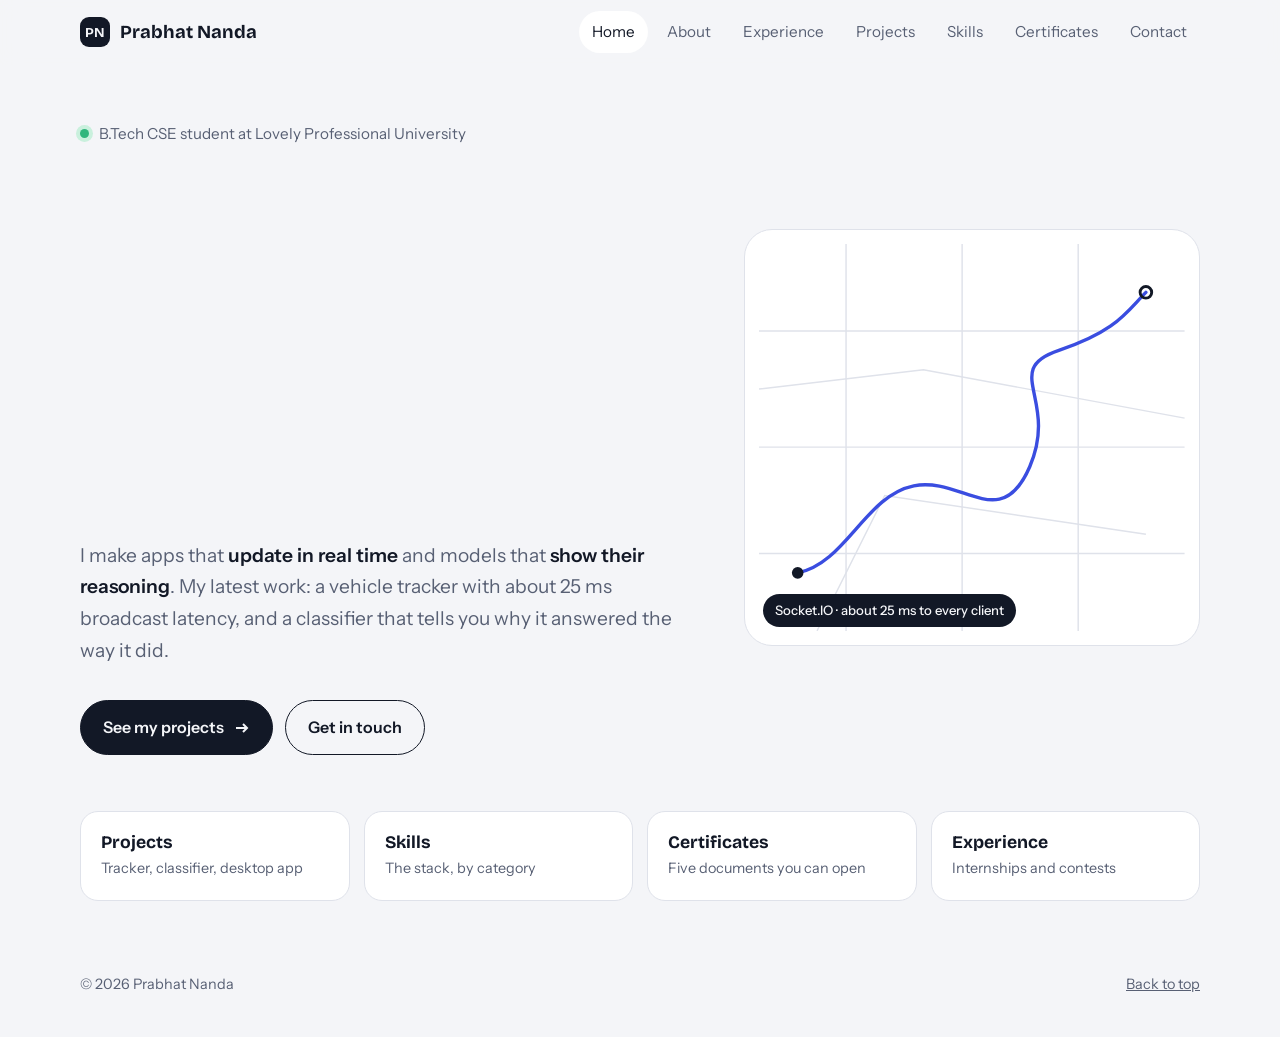
==== commit dd32c23c: "Refactor navigation and loading animations Updated animation timings for the wipe effect and added n" ====
--- a/index.html.html
+++ b/index.html.html
@@ -54,7 +54,7 @@
 .who span{width:9px;height:9px;border-radius:50%;background:#2fb67c;box-shadow:0 0 0 4px var(--acc2)}
 .map{background:var(--panel);border:1px solid var(--line);border-radius:28px;padding:14px;position:relative;overflow:hidden}
 .map svg{display:block;width:100%;height:auto}
-.map .r{fill:none;stroke:var(--acc);stroke-width:3.5;stroke-linecap:round;stroke-linejoin:round;stroke-dasharray:1;stroke-dashoffset:1;animation:dr 3.2s .4s cubic-bezier(.6,.1,.2,1) forwards}
+.map .r{fill:none;stroke:var(--acc);stroke-width:3.5;stroke-linecap:round;stroke-linejoin:round;stroke-dasharray:1;stroke-dashoffset:1;animation:dr 3.2s 1.5s cubic-bezier(.6,.1,.2,1) forwards}
 @keyframes dr{to{stroke-dashoffset:0}}
 .map .st{fill:none;stroke:var(--line);stroke-width:1.5}
 .tag{position:absolute;left:18px;bottom:18px;background:var(--ink);color:var(--bg);font-size:.82rem;padding:6px 12px;border-radius:99px;font-weight:500}
@@ -171,9 +171,28 @@
 @media(max-width:980px){.tg{display:block}nav ul{display:none;position:absolute;top:64px;left:0;right:0;flex-direction:column;background:var(--bg);padding:10px 20px 18px;border-bottom:1px solid var(--line)}nav ul.open{display:flex}.qk{grid-template-columns:1fr 1fr}.cg{columns:2}}
 @media(max-width:560px){.cg{columns:1}.qk{grid-template-columns:1fr}}
 @media(prefers-reduced-motion:reduce){.pg{animation:none!important}}
+
+/* ===== Load and navigation animation: Wipe (page) + Shape (visual blocks) ===== */
+#wipe{position:fixed;inset:0;z-index:100;background:var(--dark);pointer-events:none;animation:wl .95s .12s cubic-bezier(.77,0,.18,1) both}
+#wipe:before,#wipe:after{content:"";position:absolute;top:0;bottom:0;width:5px;background:var(--acc)}
+#wipe:before{left:-5px}#wipe:after{right:-5px}
+@keyframes wl{to{transform:translateX(110%)}}
+#wipe.rdy{animation:none;transform:translateX(-110%)}
+#wipe.rdy.in{transform:none;transition:transform .33s cubic-bezier(.7,0,.2,1)}
+#wipe.rdy.out{transform:translateX(110%);transition:transform .44s cubic-bezier(.7,0,.2,1)}
+header{animation:hd .6s .5s cubic-bezier(.2,.7,.2,1) backwards}
+@keyframes hd{from{opacity:0;transform:translateY(-12px)}}
+.hero .rv:nth-child(n){transition-delay:calc(var(--lag,0s) + var(--x,0s))}
+.hero h1.rv{opacity:1;transform:none;clip-path:inset(-10% 100% -14% -2%);transition:clip-path 1s cubic-bezier(.7,0,.2,1)}
+.hero h1.rv.in{clip-path:inset(-10% -3% -14% -2%)}
+.shp:not(.in){visibility:hidden}
+.shp.in{animation:shp .95s cubic-bezier(.2,.7,.2,1) calc(var(--lag,0s) + var(--x,0s)) backwards}
+@keyframes shp{from{clip-path:inset(34% 30% 34% 30% round 50%);opacity:0;transform:scale(.9)}to{clip-path:inset(0 0 0 0 round 0);opacity:1;transform:none}}
+@media(prefers-reduced-motion:reduce){#wipe{display:none}header{animation:none}.shp:not(.in){visibility:visible}.hero h1.rv{clip-path:none}}
 </style>
 </head>
 <body>
+<div id="wipe" aria-hidden="true"></div>
 <a class="skip" href="#main">Skip to content</a>
 <header id="top">
 <div class="wrap"><nav aria-label="Primary">
@@ -196,7 +215,7 @@
 <path class="st" d="M0 90H440M0 210H440M0 320H440M90 0V400M210 0V400M330 0V400"/>
 <path class="st" d="M0 150L170 130 440 180M60 400L130 260 400 300" />
 <path id="rt" class="r" pathLength="1" d="M40 340C90 330 110 260 160 250S250 300 280 230 250 130 310 110 380 70 400 50"/>
-<circle r="9" fill="var(--acc)" id="dot" opacity="0"><animate attributeName="opacity" from="0" to="1" begin="3.6s" dur=".3s" fill="freeze"/><animateMotion dur="7s" begin="3.6s" repeatCount="indefinite"><mpath href="#rt"/></animateMotion></circle>
+<circle r="9" fill="var(--acc)" id="dot" opacity="0"><animate attributeName="opacity" from="0" to="1" begin="4.8s" dur=".3s" fill="freeze"/><animateMotion dur="7s" begin="4.8s" repeatCount="indefinite"><mpath href="#rt"/></animateMotion></circle>
 <circle cx="40" cy="340" r="6" fill="var(--ink)"/><circle cx="400" cy="50" r="6" fill="none" stroke="var(--ink)" stroke-width="3"/>
 </svg>
 <span class="tag">Socket.IO · about 25 ms to every client</span>
@@ -296,7 +315,16 @@
 document.title="Prabhat Nanda | "+TT[k];scrollTo(0,0);setTimeout(observe,30)}
 var io=new IntersectionObserver(function(es){es.forEach(function(e){if(e.isIntersecting){e.target.classList.add("in");io.unobserve(e.target)}})},{threshold:.2});
 function observe(){document.querySelectorAll(".rv:not(.in)").forEach(function(el){io.observe(el)})}
-addEventListener("hashchange",route);route();
+var RM=matchMedia("(prefers-reduced-motion:reduce)").matches,wp=document.getElementById("wipe"),root=document.documentElement,busy=false,pend=false;
+function mark(s,c,f){document.querySelectorAll(s).forEach(function(e,i){e.classList.add.apply(e.classList,c.split(" "));if(f)e.style.setProperty("--x",f(i)+"s")})}
+function sx(s,x){var e=document.querySelector(s);if(e)e.style.setProperty("--x",x+"s")}
+mark(".facts,.edu,.skc,.tl article,.soft,.qk","rv");mark(".vis,.ct","rv shp");mark(".map","shp");mark(".cd","rv shp",function(i){return i*.07});
+sx(".who",.05);sx(".hero h1",.2);sx(".hero .lead",.35);sx(".hero .cta",.5);sx(".map",.6);sx(".qk",.75);
+function done(){busy=false;root.style.setProperty("--lag","0s");if(pend){pend=false;go()}}
+function go(){if(RM){route();return}if(busy){pend=true;return}busy=true;wp.className="rdy in";setTimeout(function(){route();wp.className="rdy out";setTimeout(function(){wp.className="rdy";done()},440)},330)}
+root.style.setProperty("--lag",RM?"0s":".55s");
+if(!RM){busy=true;wp.addEventListener("animationend",function(){wp.className="rdy";done()},{once:true});setTimeout(function(){if(busy&&wp.className!=="rdy"){wp.className="rdy";done()}},1600)}
+addEventListener("hashchange",go);route();
 var h=document.querySelector("header"),bar=document.getElementById("bar");
 function sc(){h.classList.toggle("on",scrollY>8);var m=document.documentElement.scrollHeight-innerHeight;bar.style.width=(m>0?scrollY/m*100:0)+"%"}
 addEventListener("scroll",sc,{passive:true});sc();
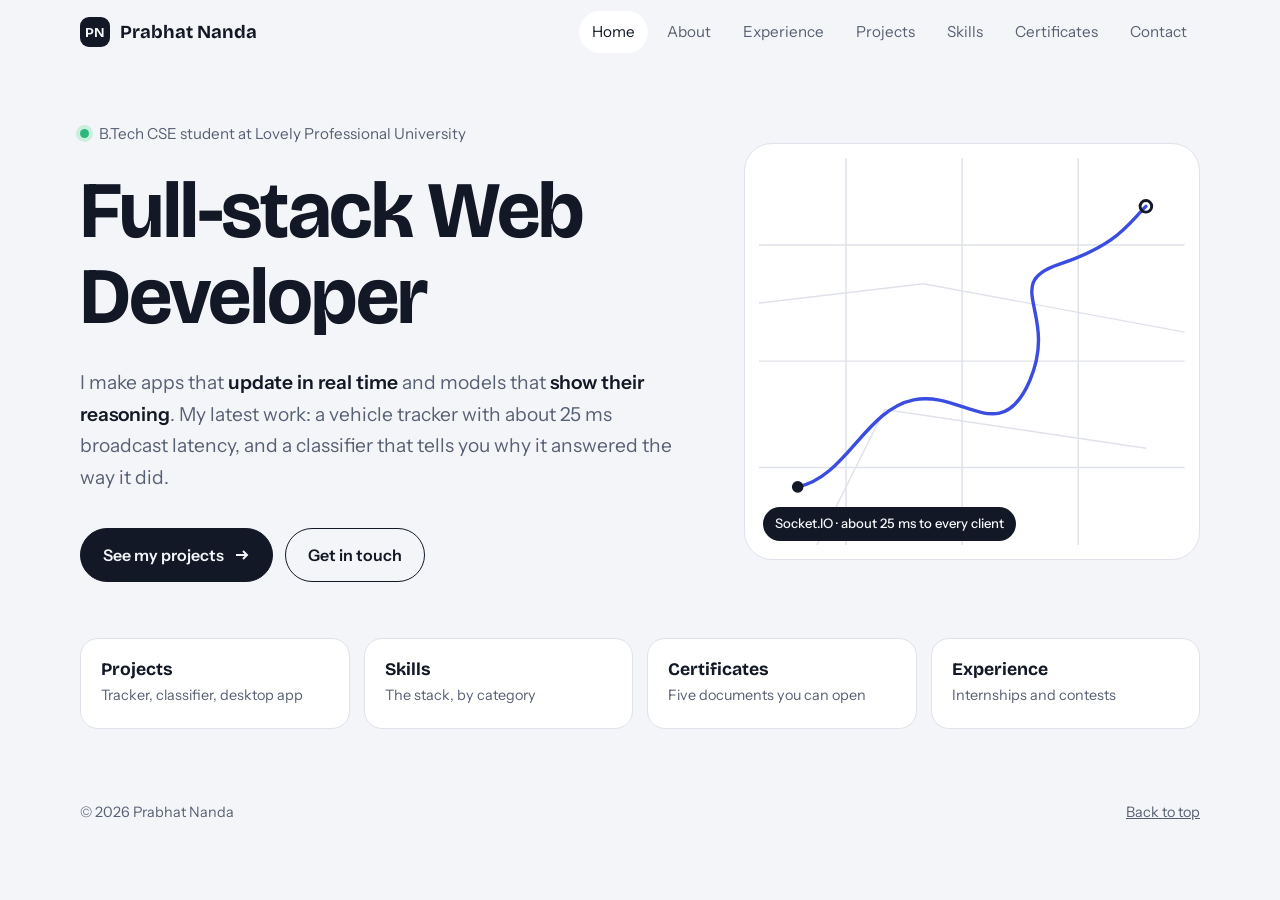
==== commit 3d41ab93: "Update title and headings in index.html" ====
--- a/index.html.html
+++ b/index.html.html
@@ -197,6 +197,7 @@
 <header id="top">
 <div class="wrap"><nav aria-label="Primary">
 <a class="logo" href="#/"><i>PN</i>Prabhat Nanda</a>
+<!-- <p>Full-stack developer</p> -->
 <button class="tg" aria-expanded="false" aria-controls="menu">Menu</button>
 <ul id="menu"><li><a href="#/" data-r="">Home</a></li><li><a href="#/about" data-r="about">About</a></li><li><a href="#/experience" data-r="experience">Experience</a></li><li><a href="#/projects" data-r="projects">Projects</a></li><li><a href="#/skills" data-r="skills">Skills</a></li><li><a href="#/certificates" data-r="certificates">Certificates</a></li><li><a href="#/contact" data-r="contact">Contact</a></li></ul>
 </nav></div><div class="bar" id="bar"></div>
@@ -206,7 +207,7 @@
 <section class="hero" id="hero"><div class="wrap hg">
 <div>
 <p class="who rv"><span></span>B.Tech CSE student at Lovely Professional University</p>
-<h1 class="rv">Full-stack builder with a thing for live data and explainable ML.</h1>
+<h1>Full-stack Web Developer</h1>
 <p class="lead rv">I make apps that <b>update in real time</b> and models that <b>show their reasoning</b>. My latest work: a vehicle tracker with about 25 ms broadcast latency, and a classifier that tells you why it answered the way it did.</p>
 <div class="cta rv"><a class="btn" href="#/projects">See my projects <svg width="16" height="16" viewBox="0 0 16 16" fill="none" stroke="currentColor" stroke-width="2"><path d="M2 8h11M9 4l4 4-4 4"/></svg></a><a class="btn g" href="#/contact">Get in touch</a></div>
 </div>
